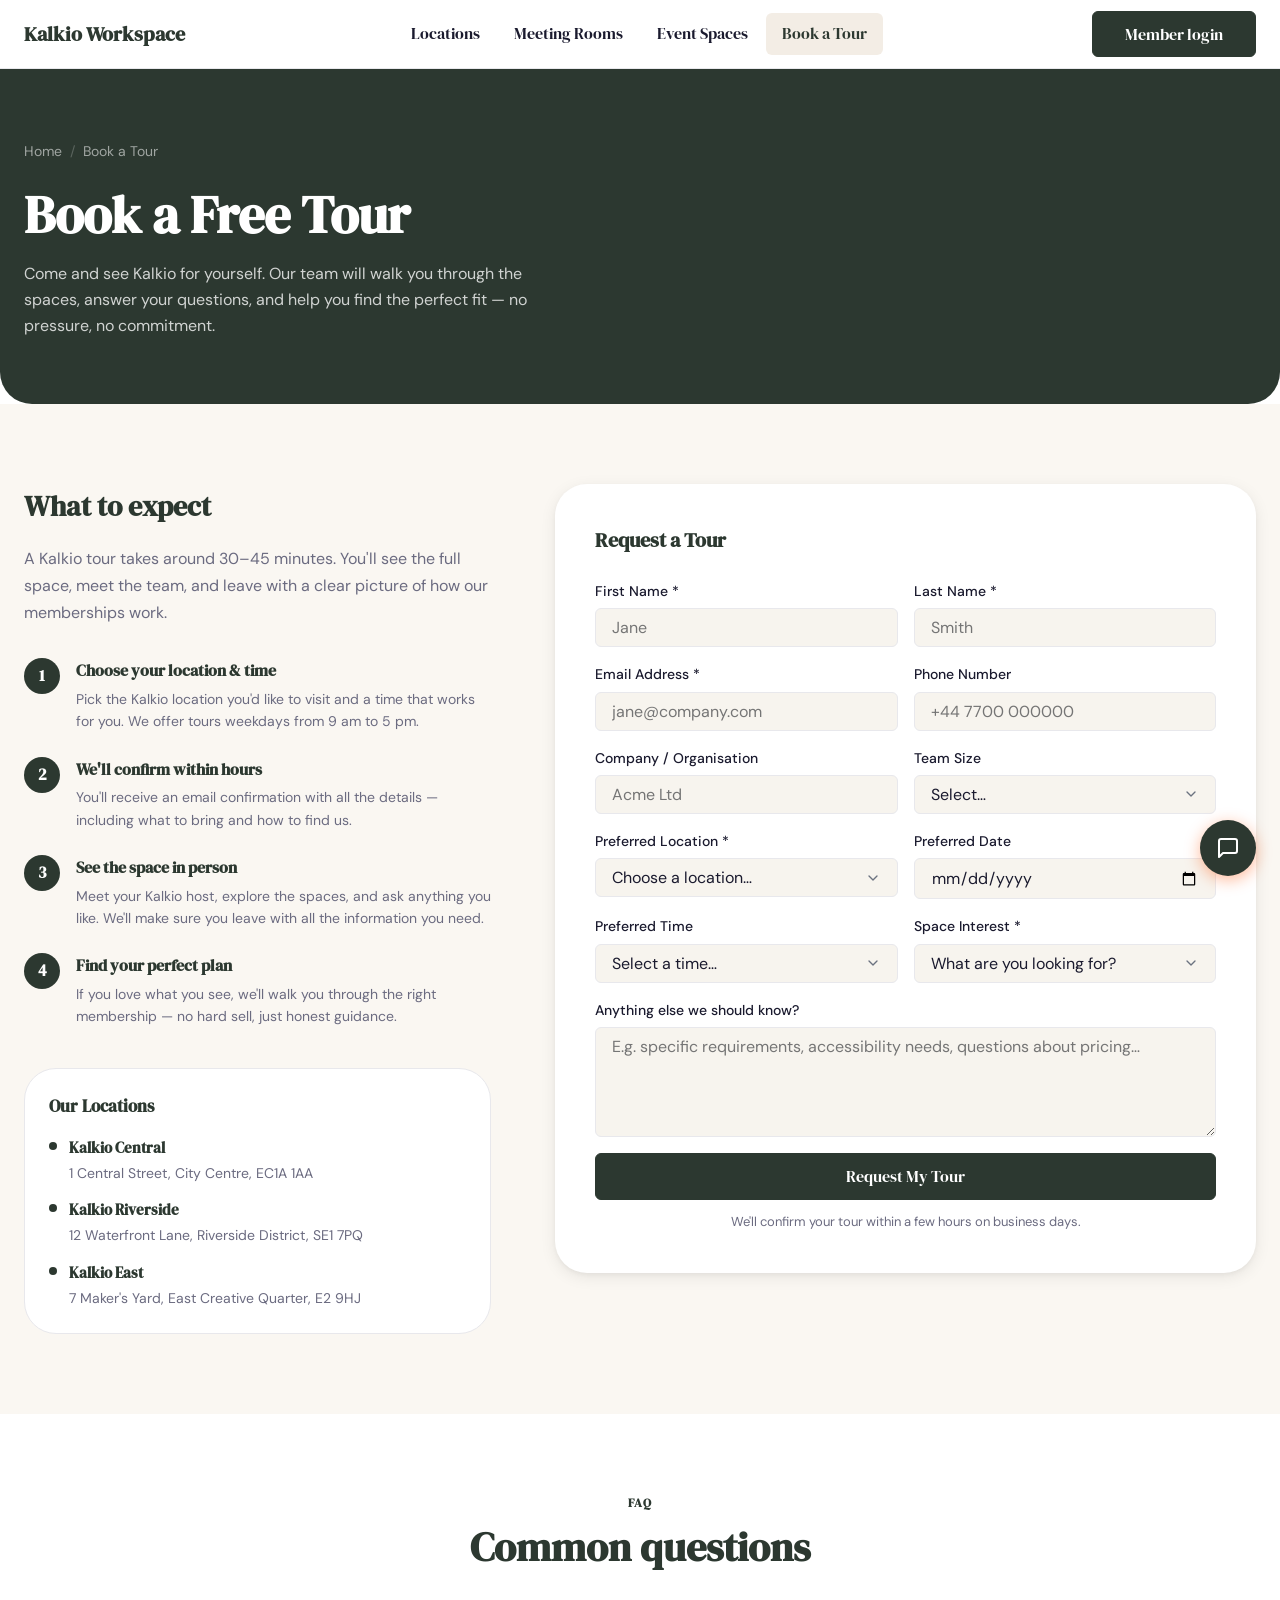
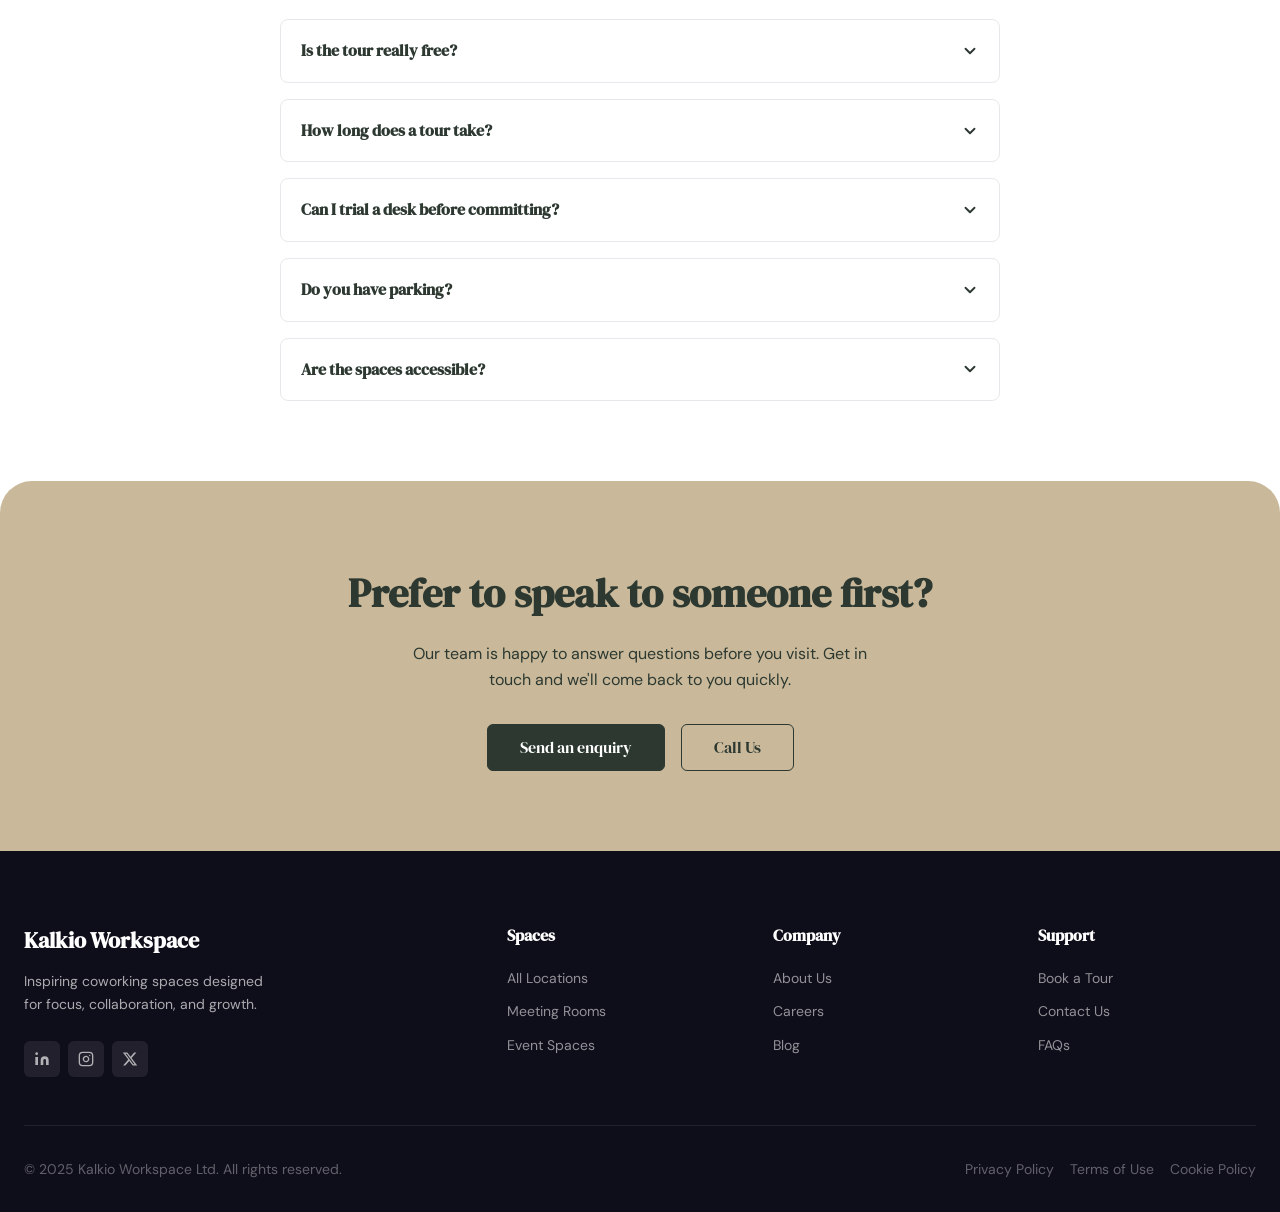
==== book-tour.html @ a25e76f8 "Initial code and updated branding" ====
<!DOCTYPE html>
<html lang="en">
<head>
  <meta charset="UTF-8" />
  <meta name="viewport" content="width=device-width, initial-scale=1.0" />
  <meta name="description" content="Book a free tour of Kalkio Workspace. See our coworking spaces in person and find the right plan for you." />
  <title>Book a Tour — Kalkio Workspace</title>

  <script src="https://mcp.figma.com/mcp/html-to-design/capture.js" async></script>

  <!-- Google Fonts -->
  <link rel="preconnect" href="https://fonts.googleapis.com" />
  <link rel="preconnect" href="https://fonts.gstatic.com" crossorigin />
  <link href="https://fonts.googleapis.com/css2?family=DM+Serif+Display:wght@400;500&family=DM+Sans:wght@400;500;600&display=swap" rel="stylesheet" />

  <!-- Shared Stylesheet -->
  <link rel="stylesheet" href="styles.css" />
</head>
<body>

  <!-- =============================================
       NAVIGATION
       ============================================= -->
  <header class="site-nav" role="banner">
    <div class="container nav-inner">
      <a href="index.html" class="nav-logo" aria-label="Kalkio Workspace — Home">Kalkio Workspace</a>

      <nav class="nav-links" aria-label="Primary navigation">
        <a href="locations.html">Locations</a>
        <a href="meeting-rooms.html">Meeting Rooms</a>
        <a href="event-spaces.html">Event Spaces</a>
        <a href="book-tour.html" class="active">Book a Tour</a>
      </nav>

      <div class="nav-actions">
        <a href="#" class="btn btn-primary">Member login</a>
      </div>

      <button class="nav-hamburger" aria-label="Open menu" aria-expanded="false" aria-controls="mobile-menu">
        <span></span><span></span><span></span>
      </button>
    </div>

    <nav class="nav-mobile" id="mobile-menu" aria-label="Mobile navigation">
      <a href="locations.html">Locations</a>
      <a href="meeting-rooms.html">Meeting Rooms</a>
      <a href="event-spaces.html">Event Spaces</a>
      <a href="book-tour.html">Book a Tour</a>
      <div class="nav-mobile-actions">
        <a href="#" class="btn btn-secondary">Member Login</a>
        <a href="book-tour.html" class="btn btn-primary">Book a Tour</a>
      </div>
    </nav>
  </header>

  <main>

    <!-- =============================================
         PAGE HERO
         ============================================= -->
    <section class="page-hero" aria-labelledby="page-hero-heading">
      <div class="container">
        <nav class="breadcrumb" aria-label="Breadcrumb">
          <a href="index.html">Home</a>
          <span class="breadcrumb-sep" aria-hidden="true">/</span>
          <span aria-current="page">Book a Tour</span>
        </nav>
        <h1 class="page-hero-title" id="page-hero-heading">Book a Free Tour</h1>
        <p class="page-hero-subtitle">Come and see Kalkio for yourself. Our team will walk you through the spaces, answer your questions, and help you find the perfect fit — no pressure, no commitment.</p>
      </div>
    </section>

    <!-- =============================================
         TOUR BOOKING SECTION
         ============================================= -->
    <section class="book-tour-section" aria-labelledby="tour-form-heading">
      <div class="container">
        <div class="book-tour-grid">

          <!-- Left: info & steps -->
          <div class="book-tour-info">
            <h2>What to expect</h2>
            <p>A Kalkio tour takes around 30–45 minutes. You'll see the full space, meet the team, and leave with a clear picture of how our memberships work.</p>

            <div class="tour-steps" role="list">

              <div class="tour-step" role="listitem">
                <div class="tour-step-number" aria-label="Step 1">1</div>
                <div class="tour-step-text">
                  <h4>Choose your location & time</h4>
                  <p>Pick the Kalkio location you'd like to visit and a time that works for you. We offer tours weekdays from 9 am to 5 pm.</p>
                </div>
              </div>

              <div class="tour-step" role="listitem">
                <div class="tour-step-number" aria-label="Step 2">2</div>
                <div class="tour-step-text">
                  <h4>We'll confirm within hours</h4>
                  <p>You'll receive an email confirmation with all the details — including what to bring and how to find us.</p>
                </div>
              </div>

              <div class="tour-step" role="listitem">
                <div class="tour-step-number" aria-label="Step 3">3</div>
                <div class="tour-step-text">
                  <h4>See the space in person</h4>
                  <p>Meet your Kalkio host, explore the spaces, and ask anything you like. We'll make sure you leave with all the information you need.</p>
                </div>
              </div>

              <div class="tour-step" role="listitem">
                <div class="tour-step-number" aria-label="Step 4">4</div>
                <div class="tour-step-text">
                  <h4>Find your perfect plan</h4>
                  <p>If you love what you see, we'll walk you through the right membership — no hard sell, just honest guidance.</p>
                </div>
              </div>

            </div>

            <!-- Location quick-links -->
            <div style="margin-top: 40px; padding: 24px; background-color: var(--color-white); border-radius: var(--radius-lg); border: 1px solid var(--color-border);">
              <h3 style="font-family: var(--font-display); font-size: 1.0625rem; font-weight: 600; color: var(--color-primary); margin-bottom: 16px;">Our Locations</h3>
              <div style="display: flex; flex-direction: column; gap: 14px;">

                <div style="display: flex; align-items: flex-start; gap: 12px;">
                  <div style="width: 8px; height: 8px; border-radius: 50%; background-color: var(--color-primary); flex-shrink: 0; margin-top: 6px;"></div>
                  <div>
                    <p style="font-family: var(--font-display); font-size: 0.9375rem; font-weight: 600; color: var(--color-primary); margin-bottom: 2px;">Kalkio Central</p>
                    <!-- TODO: Replace with real address -->
                    <p style="font-size: 0.875rem; color: var(--color-text-muted);">1 Central Street, City Centre, EC1A 1AA</p>
                  </div>
                </div>

                <div style="display: flex; align-items: flex-start; gap: 12px;">
                  <div style="width: 8px; height: 8px; border-radius: 50%; background-color: var(--color-primary); flex-shrink: 0; margin-top: 6px;"></div>
                  <div>
                    <p style="font-family: var(--font-display); font-size: 0.9375rem; font-weight: 600; color: var(--color-primary); margin-bottom: 2px;">Kalkio Riverside</p>
                    <!-- TODO: Replace with real address -->
                    <p style="font-size: 0.875rem; color: var(--color-text-muted);">12 Waterfront Lane, Riverside District, SE1 7PQ</p>
                  </div>
                </div>

                <div style="display: flex; align-items: flex-start; gap: 12px;">
                  <div style="width: 8px; height: 8px; border-radius: 50%; background-color: var(--color-primary); flex-shrink: 0; margin-top: 6px;"></div>
                  <div>
                    <p style="font-family: var(--font-display); font-size: 0.9375rem; font-weight: 600; color: var(--color-primary); margin-bottom: 2px;">Kalkio East</p>
                    <!-- TODO: Replace with real address -->
                    <p style="font-size: 0.875rem; color: var(--color-text-muted);">7 Maker's Yard, East Creative Quarter, E2 9HJ</p>
                  </div>
                </div>

              </div>
            </div>
          </div>

          <!-- Right: tour request form -->
          <div class="book-tour-form">
            <h3 id="tour-form-heading">Request a Tour</h3>
            <form id="tour-form" novalidate aria-label="Tour booking form">
              <div class="form-grid">

                <div class="form-group">
                  <label for="tour-first-name">First Name <span aria-hidden="true">*</span></label>
                  <input type="text" id="tour-first-name" name="first_name" required placeholder="Jane" autocomplete="given-name" />
                  <span class="form-error-msg" role="alert"></span>
                </div>

                <div class="form-group">
                  <label for="tour-last-name">Last Name <span aria-hidden="true">*</span></label>
                  <input type="text" id="tour-last-name" name="last_name" required placeholder="Smith" autocomplete="family-name" />
                  <span class="form-error-msg" role="alert"></span>
                </div>

                <div class="form-group">
                  <label for="tour-email">Email Address <span aria-hidden="true">*</span></label>
                  <input type="email" id="tour-email" name="email" required placeholder="jane@company.com" autocomplete="email" />
                  <span class="form-error-msg" role="alert"></span>
                </div>

                <div class="form-group">
                  <label for="tour-phone">Phone Number</label>
                  <input type="tel" id="tour-phone" name="phone" placeholder="+44 7700 000000" autocomplete="tel" />
                  <span class="form-error-msg" role="alert"></span>
                </div>

                <div class="form-group">
                  <label for="tour-company">Company / Organisation</label>
                  <input type="text" id="tour-company" name="company" placeholder="Acme Ltd" autocomplete="organization" />
                  <span class="form-error-msg" role="alert"></span>
                </div>

                <div class="form-group">
                  <label for="tour-team-size">Team Size</label>
                  <select id="tour-team-size" name="team_size">
                    <option value="" disabled selected>Select…</option>
                    <option value="1">Just me</option>
                    <option value="2-5">2–5 people</option>
                    <option value="6-10">6–10 people</option>
                    <option value="11-20">11–20 people</option>
                    <option value="21+">21+ people</option>
                  </select>
                  <span class="form-error-msg" role="alert"></span>
                </div>

                <div class="form-group">
                  <label for="tour-location">Preferred Location <span aria-hidden="true">*</span></label>
                  <select id="tour-location" name="location" required>
                    <option value="" disabled selected>Choose a location…</option>
                    <option value="central">Kalkio Central</option>
                    <option value="riverside">Kalkio Riverside</option>
                    <option value="east">Kalkio East</option>
                    <option value="any">Any / Open to all</option>
                  </select>
                  <span class="form-error-msg" role="alert"></span>
                </div>

                <div class="form-group">
                  <label for="tour-preferred-date">Preferred Date</label>
                  <input type="date" id="tour-preferred-date" name="preferred_date" min="" />
                  <span class="form-error-msg" role="alert"></span>
                </div>

                <div class="form-group">
                  <label for="tour-preferred-time">Preferred Time</label>
                  <select id="tour-preferred-time" name="preferred_time">
                    <option value="" disabled selected>Select a time…</option>
                    <option value="9am">9:00 am</option>
                    <option value="10am">10:00 am</option>
                    <option value="11am">11:00 am</option>
                    <option value="12pm">12:00 pm</option>
                    <option value="1pm">1:00 pm</option>
                    <option value="2pm">2:00 pm</option>
                    <option value="3pm">3:00 pm</option>
                    <option value="4pm">4:00 pm</option>
                  </select>
                  <span class="form-error-msg" role="alert"></span>
                </div>

                <div class="form-group">
                  <label for="tour-space-interest">Space Interest <span aria-hidden="true">*</span></label>
                  <select id="tour-space-interest" name="space_interest" required>
                    <option value="" disabled selected>What are you looking for?</option>
                    <option value="hot-desk">Hot Desk</option>
                    <option value="dedicated-desk">Dedicated Desk</option>
                    <option value="private-office">Private Office</option>
                    <option value="meeting-rooms">Meeting Rooms Only</option>
                    <option value="event-space">Event Space</option>
                    <option value="not-sure">Not sure yet</option>
                  </select>
                  <span class="form-error-msg" role="alert"></span>
                </div>

                <div class="form-group full-width">
                  <label for="tour-message">Anything else we should know?</label>
                  <textarea id="tour-message" name="message" placeholder="E.g. specific requirements, accessibility needs, questions about pricing…"></textarea>
                  <span class="form-error-msg" role="alert"></span>
                </div>

              </div>

              <button type="submit" class="btn btn-primary form-submit">Request My Tour</button>
              <p style="font-size: 0.8125rem; color: var(--color-text-muted); margin-top: 12px; text-align: center;">
                We'll confirm your tour within a few hours on business days.
              </p>
              <div id="tour-success" class="form-success" role="status" aria-live="polite"></div>
            </form>
          </div>

        </div>
      </div>
    </section>

    <!-- =============================================
         FAQs
         ============================================= -->
    <section style="padding: var(--space-xl) 0; background-color: var(--color-white);" aria-labelledby="faq-heading">
      <div class="container">
        <div class="section-header centered">
          <span class="section-label">FAQ</span>
          <h2 class="section-title" id="faq-heading">Common questions</h2>
        </div>

        <div style="max-width: 720px; margin: 0 auto; display: flex; flex-direction: column; gap: 16px;">

          <details style="border: 1px solid var(--color-border); border-radius: var(--radius-md); padding: 0; overflow: hidden;">
            <summary style="padding: 18px 20px; font-family: var(--font-display); font-size: 1rem; font-weight: 600; color: var(--color-primary); cursor: pointer; list-style: none; display: flex; justify-content: space-between; align-items: center;">
              Is the tour really free?
              <svg width="18" height="18" viewBox="0 0 24 24" fill="none" stroke="currentColor" stroke-width="2.5" stroke-linecap="round" stroke-linejoin="round" aria-hidden="true" style="flex-shrink:0;"><polyline points="6 9 12 15 18 9"/></svg>
            </summary>
            <p style="padding: 0 20px 18px; font-size: 0.9375rem; color: var(--color-text-muted); line-height: 1.7;">Yes, completely. There's no commitment, no sales pressure — just a genuine chance to see the spaces, meet the team, and ask any questions.</p>
          </details>

          <details style="border: 1px solid var(--color-border); border-radius: var(--radius-md); padding: 0; overflow: hidden;">
            <summary style="padding: 18px 20px; font-family: var(--font-display); font-size: 1rem; font-weight: 600; color: var(--color-primary); cursor: pointer; list-style: none; display: flex; justify-content: space-between; align-items: center;">
              How long does a tour take?
              <svg width="18" height="18" viewBox="0 0 24 24" fill="none" stroke="currentColor" stroke-width="2.5" stroke-linecap="round" stroke-linejoin="round" aria-hidden="true" style="flex-shrink:0;"><polyline points="6 9 12 15 18 9"/></svg>
            </summary>
            <p style="padding: 0 20px 18px; font-size: 0.9375rem; color: var(--color-text-muted); line-height: 1.7;">Most tours last between 30 and 45 minutes, depending on how many questions you have. If you'd like to go deeper on a particular space or pricing, we're happy to spend longer.</p>
          </details>

          <details style="border: 1px solid var(--color-border); border-radius: var(--radius-md); padding: 0; overflow: hidden;">
            <summary style="padding: 18px 20px; font-family: var(--font-display); font-size: 1rem; font-weight: 600; color: var(--color-primary); cursor: pointer; list-style: none; display: flex; justify-content: space-between; align-items: center;">
              Can I trial a desk before committing?
              <svg width="18" height="18" viewBox="0 0 24 24" fill="none" stroke="currentColor" stroke-width="2.5" stroke-linecap="round" stroke-linejoin="round" aria-hidden="true" style="flex-shrink:0;"><polyline points="6 9 12 15 18 9"/></svg>
            </summary>
            <p style="padding: 0 20px 18px; font-size: 0.9375rem; color: var(--color-text-muted); line-height: 1.7;">Yes — we offer a day pass option so you can experience the space before signing up for a membership. Ask your host about this during your tour.</p>
          </details>

          <details style="border: 1px solid var(--color-border); border-radius: var(--radius-md); padding: 0; overflow: hidden;">
            <summary style="padding: 18px 20px; font-family: var(--font-display); font-size: 1rem; font-weight: 600; color: var(--color-primary); cursor: pointer; list-style: none; display: flex; justify-content: space-between; align-items: center;">
              Do you have parking?
              <svg width="18" height="18" viewBox="0 0 24 24" fill="none" stroke="currentColor" stroke-width="2.5" stroke-linecap="round" stroke-linejoin="round" aria-hidden="true" style="flex-shrink:0;"><polyline points="6 9 12 15 18 9"/></svg>
            </summary>
            <p style="padding: 0 20px 18px; font-size: 0.9375rem; color: var(--color-text-muted); line-height: 1.7;">All Kalkio locations are well-connected by public transport. Paid parking is available nearby at each site, and Kalkio East has limited on-street parking. We also offer secure bike storage at all locations.</p>
          </details>

          <details style="border: 1px solid var(--color-border); border-radius: var(--radius-md); padding: 0; overflow: hidden;">
            <summary style="padding: 18px 20px; font-family: var(--font-display); font-size: 1rem; font-weight: 600; color: var(--color-primary); cursor: pointer; list-style: none; display: flex; justify-content: space-between; align-items: center;">
              Are the spaces accessible?
              <svg width="18" height="18" viewBox="0 0 24 24" fill="none" stroke="currentColor" stroke-width="2.5" stroke-linecap="round" stroke-linejoin="round" aria-hidden="true" style="flex-shrink:0;"><polyline points="6 9 12 15 18 9"/></svg>
            </summary>
            <p style="padding: 0 20px 18px; font-size: 0.9375rem; color: var(--color-text-muted); line-height: 1.7;">Yes. All Kalkio locations are step-free accessible, with lift access to all floors, accessible toilets, and adjustable desks available. Let us know of any specific requirements when you book and we'll make sure everything is ready.</p>
          </details>

        </div>
      </div>
    </section>

    <!-- =============================================
         CTA STRIP
         ============================================= -->
    <section class="cta-strip" aria-labelledby="book-cta-heading">
      <div class="container">
        <h2 id="book-cta-heading">Prefer to speak to someone first?</h2>
        <p>Our team is happy to answer questions before you visit. Get in touch and we'll come back to you quickly.</p>
        <div class="cta-strip-actions">
          <a href="index.html#enquire" class="btn btn-primary">Send an enquiry</a>
          <!-- TODO: Replace href with your actual phone number link -->
          <a href="tel:+44200000000" class="btn btn-outline-primary">Call Us</a>
        </div>
      </div>
    </section>

  </main>

  <!-- =============================================
       FOOTER
       ============================================= -->
  <footer class="site-footer" role="contentinfo">
    <div class="container">
      <div class="footer-grid">
        <div class="footer-brand">
          <a href="index.html" class="nav-logo" aria-label="Kalkio Workspace — Home">Kalkio Workspace</a>
          <p>Inspiring coworking spaces designed for focus, collaboration, and growth.</p>
          <div class="footer-social" aria-label="Social media links">
            <a href="#" class="social-icon" aria-label="LinkedIn">
              <svg width="16" height="16" viewBox="0 0 24 24" fill="currentColor" aria-hidden="true"><path d="M16 8a6 6 0 0 1 6 6v7h-4v-7a2 2 0 0 0-2-2 2 2 0 0 0-2 2v7h-4v-7a6 6 0 0 1 6-6zM2 9h4v12H2z"/><circle cx="4" cy="4" r="2"/></svg>
            </a>
            <a href="#" class="social-icon" aria-label="Instagram">
              <svg width="16" height="16" viewBox="0 0 24 24" fill="none" stroke="currentColor" stroke-width="2" stroke-linecap="round" stroke-linejoin="round" aria-hidden="true"><rect x="2" y="2" width="20" height="20" rx="5" ry="5"/><path d="M16 11.37A4 4 0 1 1 12.63 8 4 4 0 0 1 16 11.37z"/><line x1="17.5" y1="6.5" x2="17.51" y2="6.5"/></svg>
            </a>
            <a href="#" class="social-icon" aria-label="X (Twitter)">
              <svg width="16" height="16" viewBox="0 0 24 24" fill="currentColor" aria-hidden="true"><path d="M18.244 2.25h3.308l-7.227 8.26 8.502 11.24H16.17l-5.214-6.817L4.99 21.75H1.68l7.73-8.835L1.254 2.25H8.08l4.713 6.231zm-1.161 17.52h1.833L7.084 4.126H5.117z"/></svg>
            </a>
          </div>
        </div>
        <nav class="footer-col" aria-label="Spaces links">
          <h4>Spaces</h4>
          <ul>
            <li><a href="locations.html">All Locations</a></li>
            <li><a href="meeting-rooms.html">Meeting Rooms</a></li>
            <li><a href="event-spaces.html">Event Spaces</a></li>
          </ul>
        </nav>
        <nav class="footer-col" aria-label="Company links">
          <h4>Company</h4>
          <ul>
            <li><a href="#">About Us</a></li>
            <li><a href="#">Careers</a></li>
            <li><a href="#">Blog</a></li>
          </ul>
        </nav>
        <nav class="footer-col" aria-label="Support links">
          <h4>Support</h4>
          <ul>
            <li><a href="book-tour.html">Book a Tour</a></li>
            <li><a href="index.html#enquire">Contact Us</a></li>
            <li><a href="#">FAQs</a></li>
          </ul>
        </nav>
      </div>
      <div class="footer-bottom">
        <p>&copy; 2025 Kalkio Workspace Ltd. All rights reserved.</p>
        <div class="footer-bottom-links">
          <a href="#">Privacy Policy</a>
          <a href="#">Terms of Use</a>
          <a href="#">Cookie Policy</a>
        </div>
      </div>
    </div>
  </footer>

  <!-- Chatbot -->
  <button id="chat-launcher" aria-label="Open chat" aria-expanded="false" aria-controls="chat-widget">
    <svg width="24" height="24" viewBox="0 0 24 24" fill="none" stroke="currentColor" stroke-width="2" stroke-linecap="round" stroke-linejoin="round" aria-hidden="true"><path d="M21 15a2 2 0 0 1-2 2H7l-4 4V5a2 2 0 0 1 2-2h14a2 2 0 0 1 2 2z"/></svg>
  </button>
  <div id="chat-widget" role="dialog" aria-label="Kalkio Support Chat" aria-modal="true">
    <div class="chat-header">
      <div class="chat-header-info">
        <span class="chat-header-dot" aria-hidden="true"></span>
        <span>Kalkio Support</span>
      </div>
      <button id="chat-close" aria-label="Close chat">&#x2715;</button>
    </div>
    <div class="chat-body">
      <!-- TODO: Replace with your chatbot embed code -->
      <p class="chat-placeholder-msg">Chat embed will appear here.<br />Replace this placeholder with your platform's chatbot embed code.</p>
    </div>
  </div>

  <!-- Shared JavaScript -->
  <script src="main.js"></script>

  <!-- Set min date on date picker to today -->
  <script>
    const datePicker = document.getElementById('tour-preferred-date');
    if (datePicker) {
      const today = new Date().toISOString().split('T')[0];
      datePicker.setAttribute('min', today);
    }
  </script>
</body>
</html>
---- styles.css ----
/* =========================================
   KALKIO WORKSPACE — Shared Stylesheet
   ========================================= */

/* --- Google Fonts imported via <link> in each HTML <head> --- */

/* =========================================
   CSS CUSTOM PROPERTIES
   ========================================= */
:root {
  /* Brand Colours */
  --color-primary:     #2C3830;
  --color-primary-dark: #1F2925;
  --color-secondary:   #C9B99A;
  --color-secondary-lighter: #F3EDE5;
  --color-white:       #FFFFFF;
  --color-bg-warm:     #FAF7F2;
  --color-bg-light:    #F7F4EE;
  --color-text:        #1A1A2E;
  --color-text-muted:  #6B6B80;
  --color-border:      #E8E8EC;

  /* Typography */
  --font-display: 'DM Serif Display', serif;
  --font-body:    'DM Sans', sans-serif;

  /* Spacing Scale — 8px grid */
  --space-1:    8px;
  --space-2:   16px;
  --space-3:   24px;
  --space-4:   32px;
  --space-5:   40px;
  --space-6:   48px;
  --space-8:   64px;
  --space-10:  80px;
  /* Named aliases */
  --space-xs:  var(--space-1);
  --space-sm:  var(--space-2);
  --space-md:  var(--space-3);
  --space-lg:  var(--space-6);
  --space-xl:  var(--space-10);

  /* Layout */
  --max-width:        1400px;
  --container-padding: 24px;

  /* Border Radius */
  --radius-sm:   6px;
  --radius-md:   8px;
  --radius-lg:   32px;
  --radius-full: 9999px;

  /* Shadows */
  --shadow-sm: 0 1px 3px rgba(0,0,0,0.07), 0 1px 2px rgba(0,0,0,0.04);
  --shadow-md: 0 4px 16px rgba(0,0,0,0.08), 0 2px 4px rgba(0,0,0,0.04);
  --shadow-lg: 0 12px 36px rgba(0,0,0,0.12), 0 4px 8px rgba(0,0,0,0.06);

  /* Transitions */
  --transition: all 0.25s ease;
}

/* =========================================
   RESET & BASE
   ========================================= */
*, *::before, *::after {
  box-sizing: border-box;
  margin: 0;
  padding: 0;
}

html {
  scroll-behavior: smooth;
  font-size: 16px;
}

body {
  font-family: var(--font-body);
  color: var(--color-text);
  background-color: var(--color-white);
  line-height: 1.6;
  -webkit-font-smoothing: antialiased;
}

img {
  max-width: 100%;
  height: auto;
  display: block;
}

a { color: inherit; text-decoration: none; }
ul { list-style: none; }

/* =========================================
   CONTAINER
   ========================================= */
.container {
  max-width: var(--max-width);
  margin: 0 auto;
  padding: 0 var(--container-padding);
}

/* =========================================
   BUTTONS
   ========================================= */
.btn {
  display: inline-flex;
  align-items: center;
  justify-content: center;
  gap: 8px;
  font-family: var(--font-display);
  font-weight: 500;
  font-size: 1rem;
  border-radius: var(--radius-sm);
  padding: 12px 32px;
  cursor: pointer;
  border: 1px solid transparent;
  transition: var(--transition);
  text-decoration: none;
  white-space: nowrap;
  line-height: 1.3;
}

/* Primary — solid orange */
.btn-primary {
  background-color: var(--color-primary);
  color: var(--color-white);
  border-color: var(--color-primary);
}
.btn-primary:hover {
  background-color: var(--color-primary-dark);
  border-color: var(--color-primary-dark);
  transform: translateY(-1px);
  box-shadow: var(--shadow-md);
}

/* Secondary — outlined navy */
.btn-secondary {
  background-color: transparent;
  color: var(--color-secondary);
  border-color: var(--color-secondary);
}
.btn-secondary:hover {
  background-color: var(--color-secondary);
  color: var(--color-white);
  transform: translateY(-1px);
  box-shadow: var(--shadow-md);
}

/* Tertiary — text only */
.btn-tertiary {
  background-color: transparent;
  color: var(--color-secondary);
  border-color: transparent;
  padding: 12px 32px;
}
.btn-tertiary:hover {
  color: var(--color-primary);
  background-color: rgba(255, 81, 0, 0.06);
}

/* White variant (for dark backgrounds) */
.btn-white {
  background-color: var(--color-white);
  color: var(--color-primary);
  border-color: var(--color-white);
}
.btn-white:hover {
  background-color: transparent;
  color: var(--color-white);
  border-color: var(--color-white);
}

/* Outlined white */
.btn-outline-white {
  background-color: transparent;
  color: var(--color-white);
  border-color: rgba(255,255,255,0.7);
}
.btn-outline-white:hover {
  background-color: var(--color-white);
  color: var(--color-primary);
  border-color: var(--color-white);
}

/* Outlined primary */
.btn-outline-primary {
  background-color: transparent;
  color: var(--color-primary);
  border-color: var(--color-primary);
}
.btn-outline-primary:hover {
  background-color: var(--color-primary);
  color: var(--color-white);
  transform: translateY(-1px);
  box-shadow: var(--shadow-md);
}

/* Outlined orange */
.btn-outline-orange {
  background-color: transparent;
  color: var(--color-primary);
  border-color: var(--color-primary);
}
.btn-outline-orange:hover {
  background-color: var(--color-primary);
  color: var(--color-white);
  transform: translateY(-1px);
  box-shadow: var(--shadow-md);
}


/* =========================================
   SECTION HEADINGS
   ========================================= */
.section-label {
  font-family: var(--font-display);
  font-size: 0.75rem;
  font-weight: 600;
  letter-spacing: 0.1em;
  text-transform: uppercase;
  color: var(--color-primary);
  display: block;
  margin-bottom: 10px;
}

.section-title {
  font-family: var(--font-display);
  font-size: clamp(1.75rem, 4vw, 2.5rem);
  font-weight: 600;
  color: var(--color-primary);
  line-height: 1.2;
  margin-bottom: 16px;
}

.section-subtitle {
  font-family: var(--font-body);
  font-size: 1rem;
  color: var(--color-text-muted);
  max-width: 560px;
  line-height: 1.7;
}

.section-header { margin-bottom: 48px; }
.section-header.centered { text-align: center; }
.section-header.centered .section-subtitle { margin: 0 auto; }

/* =========================================
   NAVIGATION
   ========================================= */
.site-nav {
  position: sticky;
  top: 0;
  left: 0;
  right: 0;
  z-index: 1000;
  background-color: var(--color-white);
  box-shadow: 0 1px 0 var(--color-border);
  transition: var(--transition);
}

.site-nav.scrolled {
  background-color: rgba(255,255,255,0.9);
  backdrop-filter: blur(14px);
  -webkit-backdrop-filter: blur(14px);
  box-shadow: var(--shadow-sm);
}

.nav-inner {
  display: flex;
  align-items: center;
  justify-content: space-between;
  height: 68px;
}

.nav-logo {
  font-family: var(--font-display);
  font-size: 1.25rem;
  font-weight: 600;
  color: var(--color-primary);
  white-space: nowrap;
  flex-shrink: 0;
}
.nav-logo:hover { opacity: 0.85; }

.nav-links {
  display: flex;
  align-items: center;
  gap: 2px;
}
.nav-links a {
  font-family: var(--font-display);
  font-size: 1rem;
  font-weight: 500;
  color: var(--color-text);
  padding: 8px 16px;
  border-radius: var(--radius-sm);
  transition: var(--transition);
}
.nav-links a:hover,
.nav-links a.active {
  color: var(--color-primary);
  background-color: var(--color-secondary-lighter);
}

.nav-actions {
  display: flex;
  align-items: center;
  gap: 8px;
}

/* Hamburger */
.nav-hamburger {
  display: none;
  flex-direction: column;
  justify-content: center;
  gap: 5px;
  width: 40px;
  height: 40px;
  background: none;
  border: none;
  cursor: pointer;
  padding: 6px;
  border-radius: var(--radius-sm);
  transition: var(--transition);
}
.nav-hamburger:hover { background-color: var(--color-bg-light); }
.nav-hamburger span {
  display: block;
  width: 22px;
  height: 2px;
  background-color: var(--color-text);
  transition: var(--transition);
  border-radius: 2px;
}
.nav-hamburger.open span:nth-child(1) { transform: translateY(7px) rotate(45deg); }
.nav-hamburger.open span:nth-child(2) { opacity: 0; transform: scaleX(0); }
.nav-hamburger.open span:nth-child(3) { transform: translateY(-7px) rotate(-45deg); }

/* Mobile slide-down menu */
.nav-mobile {
  display: none;
  flex-direction: column;
  padding: 16px 24px;
  background-color: var(--color-white);
  border-top: 1px solid var(--color-border);
  box-shadow: var(--shadow-md);
}
.nav-mobile.open { display: flex; }
.nav-mobile a {
  font-family: var(--font-body);
  font-size: 1rem;
  font-weight: 500;
  color: var(--color-text);
  padding: 16px 0;
  border-bottom: 1px solid var(--color-border);
  transition: var(--transition);
}
.nav-mobile a:last-of-type { border-bottom: none; }
.nav-mobile a:hover { color: var(--color-primary); }
.nav-mobile-actions {
  display: flex;
  flex-direction: column;
  gap: 8px;
  margin-top: 16px;
}
.nav-mobile-actions .btn { width: 100%; justify-content: center; }

/* =========================================
   HERO — HOMEPAGE
   ========================================= */
.hero {
  background-color: var(--color-bg-warm);
  border-radius: 0 0 32px 32px;
  overflow: hidden;
}

.hero-inner {
  display: grid;
  grid-template-columns: 1fr 1fr;
  align-items: stretch;
  min-height: 580px;
}

.hero-content {
  display: flex;
  flex-direction: column;
  gap: 48px;
  justify-content: center;
  padding: 80px 48px 80px max(var(--container-padding), calc((100vw - var(--max-width)) / 2));
}

.hero-text {
  display: flex;
  flex-direction: column;
  gap: 24px;
}

.hero-title {
  font-family: var(--font-display);
  font-size: clamp(2.5rem, 5vw, 4rem);
  font-weight: 600;
  line-height: 1.2;
  letter-spacing: -0.011em;
  color: var(--color-primary);
}

.hero-subtitle {
  font-family: var(--font-body);
  font-size: 1rem;
  font-weight: 400;
  color: rgba(33, 37, 41, 0.75);
  line-height: 1.5;
}

.hero-actions {
  display: flex;
  gap: 16px;
  flex-wrap: wrap;
}

.hero-image {
  position: relative;
  padding: 80px 0;
}

.hero-image img {
  width: 100%;
  height: 100%;
  object-fit: cover;
  display: block;
  border-radius: 24px 0 0 24px;
}

/* =========================================
   WHY KALKIO
   ========================================= */
.why-kalkio {
  padding: var(--space-xl) 0;
  background-color: var(--color-white);
}

.features-grid {
  display: grid;
  grid-template-columns: repeat(3, 1fr);
  gap: 24px;
}

.feature-card {
  background-color: var(--color-white);
  border-radius: var(--radius-lg);
  padding: 32px;
  transition: var(--transition);
  border: 1px solid rgba(255,81,0,0.08);
}
.feature-card:hover {
  transform: translateY(-4px);
  box-shadow: var(--shadow-lg);
}

.feature-icon {
  width: 52px;
  height: 52px;
  background-color: rgba(255,81,0,0.1);
  border-radius: var(--radius-md);
  display: flex;
  align-items: center;
  justify-content: center;
  margin-bottom: 20px;
  color: var(--color-primary);
}

.feature-card h3 {
  font-family: var(--font-display);
  font-size: 1.125rem;
  font-weight: 600;
  color: var(--color-primary);
  margin-bottom: 10px;
}
.feature-card p {
  font-size: 1rem;
  color: var(--color-text-muted);
  line-height: 1.65;
}

/* =========================================
   LOCATIONS — HOMEPAGE SCROLL ROW
   ========================================= */
.locations-section {
  padding: var(--space-xl) 0;
  background-color: var(--color-bg-warm);
}

.locations-scroll-wrapper {
  padding-bottom: 12px;
}

.locations-row {
  display: grid;
  grid-template-columns: repeat(3, 1fr);
  gap: 24px;
  padding: 4px 0 8px;
}

.location-card {
  width: 100%;
  border-radius: var(--radius-lg);
  overflow: hidden;
  background-color: var(--color-white);
  box-shadow: var(--shadow-sm);
  border: 1px solid var(--color-border);
  transition: var(--transition);
  text-decoration: none;
  color: inherit;
  cursor: pointer;
}
.location-card:hover { transform: translateY(-4px); box-shadow: var(--shadow-lg); }

.location-card-image {
  height: 200px;
  position: relative;
  overflow: hidden;
}
/* TODO: Replace these gradients with real location photos */
.location-card-image.central  { background: linear-gradient(135deg, #2C3830 0%, #5A6B5F 50%, #C9B99A 100%); }
.location-card-image.riverside { background: linear-gradient(135deg, #C9B99A 0%, #D4C9B9 50%, #2C3830 100%); }
.location-card-image.east      { background: linear-gradient(135deg, #5A6B5F 0%, #2C3830 40%, #1A1E1B 100%); }

/* Real photo fills the card image area */
.location-card-image img {
  width: 100%;
  height: 100%;
  object-fit: cover;
  display: block;
}

.location-card-image::after {
  content: '';
  position: absolute;
  inset: 0;
  background: linear-gradient(to top, rgba(0,0,0,0.35) 0%, transparent 55%);
}
.location-card-image-label {
  position: absolute;
  bottom: 12px;
  left: 16px;
  z-index: 1;
  font-family: var(--font-display);
  font-size: 0.75rem;
  font-weight: 600;
  color: var(--color-white);
  background-color: rgba(255,81,0,0.9);
  padding: 4px 12px;
  border-radius: var(--radius-full);
}

.location-card-body { padding: 24px; }
.location-card-body h3 {
  font-family: var(--font-display);
  font-size: 1.125rem;
  font-weight: 600;
  color: var(--color-primary);
  margin-bottom: 3px;
}
.location-card-city {
  font-size: 0.875rem;
  color: var(--color-text-muted);
  margin-bottom: 16px;
  display: flex;
  align-items: center;
  gap: 5px;
}
.location-amenities {
  display: flex;
  flex-direction: column;
  gap: 6px;
  margin-bottom: 20px;
}
.location-amenities li {
  font-size: 0.875rem;
  color: var(--color-text-muted);
  display: flex;
  align-items: center;
  gap: 8px;
}
.location-amenities li::before {
  content: '';
  display: inline-block;
  width: 6px;
  height: 6px;
  border-radius: 50%;
  background-color: var(--color-primary);
  flex-shrink: 0;
}

/* =========================================
   MEMBERSHIPS
   ========================================= */
.memberships-section {
  padding: var(--space-xl) 0;
  background-color: var(--color-white);
}

.memberships-grid {
  display: grid;
  grid-template-columns: repeat(3, 1fr);
  gap: 24px;
  margin-bottom: 40px;
}

.membership-card {
  background-color: var(--color-white);
  border-radius: var(--radius-lg);
  padding: 32px;
  border: 2px solid var(--color-border);
  transition: var(--transition);
  position: relative;
  display: flex;
  flex-direction: column;
}
.membership-card:hover { transform: translateY(-4px); box-shadow: var(--shadow-lg); }
.membership-card.featured {
  border-color: var(--color-primary);
  box-shadow: 0 0 0 1px var(--color-primary), var(--shadow-md);
}

.membership-badge {
  position: absolute;
  top: -14px;
  left: 50%;
  transform: translateX(-50%);
  background-color: var(--color-primary);
  color: var(--color-white);
  font-family: var(--font-display);
  font-size: 0.75rem;
  font-weight: 600;
  padding: 4px 16px;
  border-radius: var(--radius-full);
  white-space: nowrap;
}

.membership-tier {
  font-family: var(--font-display);
  font-size: 1.25rem;
  font-weight: 600;
  color: var(--color-primary);
  margin-bottom: 8px;
}
.membership-price {
  font-family: var(--font-display);
  font-size: 2rem;
  font-weight: 600;
  color: var(--color-primary);
  margin-bottom: 20px;
  line-height: 1;
}
.membership-price span {
  font-family: var(--font-body);
  font-size: 1rem;
  font-weight: 400;
  color: var(--color-text-muted);
}

.membership-features {
  display: flex;
  flex-direction: column;
  gap: 8px;
  margin-bottom: 32px;
  flex: 1;
}
.membership-features li {
  font-size: 0.875rem;
  color: var(--color-text-muted);
  display: flex;
  align-items: flex-start;
  gap: 8px;
}
.check-icon { color: var(--color-primary); flex-shrink: 0; margin-top: 1px; }

/* Meeting rooms teaser strip */
.meeting-rooms-teaser {
  background: linear-gradient(135deg, var(--color-secondary) 0%, var(--color-primary) 100%);
  border-radius: var(--radius-lg);
  padding: 40px;
  display: flex;
  align-items: center;
  justify-content: space-between;
  gap: 24px;
  flex-wrap: wrap;
}
.meeting-rooms-teaser h3 {
  font-family: var(--font-display);
  font-size: 1.375rem;
  font-weight: 600;
  color: var(--color-white);
  margin-bottom: 6px;
}
.meeting-rooms-teaser p {
  font-size: 1rem;
  color: rgba(255,255,255,0.72);
}

/* =========================================
   SOCIAL PROOF
   ========================================= */
.social-proof {
  padding: var(--space-xl) 0;
  background-color: var(--color-bg-warm);
}

.logos-row {
  display: flex;
  align-items: center;
  justify-content: center;
  gap: 16px;
  flex-wrap: wrap;
  margin-bottom: 64px;
}
/* TODO: Replace these placeholder boxes with real partner/client logo images */
.logo-placeholder {
  width: 120px;
  height: 44px;
  background-color: #E8E8EC;
  border-radius: var(--radius-sm);
  display: flex;
  align-items: center;
  justify-content: center;
  font-size: 0.75rem;
  font-weight: 500;
  color: var(--color-text-muted);
}

.testimonials-grid {
  display: grid;
  grid-template-columns: repeat(3, 1fr);
  gap: 24px;
}

.testimonial-card {
  background-color: var(--color-white);
  border-radius: var(--radius-lg);
  padding: 32px;
  border: 1px solid rgba(255,81,0,0.08);
  transition: var(--transition);
}
.testimonial-card:hover { transform: translateY(-4px); box-shadow: var(--shadow-md); }

.testimonial-quote {
  font-size: 1rem;
  color: var(--color-text);
  line-height: 1.7;
  margin-bottom: 20px;
  font-style: normal;
}

.testimonial-author { display: flex; align-items: center; gap: 16px; }
.testimonial-avatar {
  width: 42px;
  height: 42px;
  border-radius: 50%;
  background: linear-gradient(135deg, var(--color-primary), var(--color-secondary));
  flex-shrink: 0;
}
.testimonial-name {
  font-family: var(--font-display);
  font-size: 1rem;
  font-weight: 600;
  color: var(--color-primary);
}
.testimonial-role { font-size: 0.75rem; color: var(--color-text-muted); }

/* =========================================
   EVENT SPACES TEASER (Homepage)
   ========================================= */
.event-teaser { padding: var(--space-xl) 0; background-color: var(--color-white); }

.event-teaser-inner {
  display: grid;
  grid-template-columns: 1fr 1fr;
  gap: 64px;
  align-items: center;
}

.event-teaser-image {
  height: 480px;
  border-radius: var(--radius-lg);
  background: linear-gradient(135deg, #C9B99A 0%, #B8A88A 40%, #2C3830 100%);
  position: relative;
  overflow: hidden;
}
.event-teaser-image img {
  width: 100%;
  height: 100%;
  object-fit: cover;
  display: block;
}
.event-teaser-image::after {
  content: '';
  position: absolute;
  inset: 0;
  background: linear-gradient(45deg, rgba(15,13,118,0.2) 0%, transparent 60%);
}

.event-teaser-content .section-subtitle { margin-bottom: 32px; }
.event-teaser-stats {
  display: grid;
  grid-template-columns: repeat(3, 1fr);
  gap: 16px;
  margin-bottom: 36px;
}
.event-stat {
  text-align: center;
  padding: 16px;
  background-color: var(--color-white);
  border-radius: var(--radius-md);
  border: 1px solid var(--color-border);
}
.event-stat-number {
  font-family: var(--font-display);
  font-size: 1.75rem;
  font-weight: 600;
  color: var(--color-primary);
  display: block;
}
.event-stat-label { font-size: 0.75rem; color: var(--color-text-muted); }

/* =========================================
   ENQUIRY / CONTACT FORM
   ========================================= */
.contact-section {
  padding: var(--space-xl) 0;
  background-color: var(--color-secondary);
  border-radius: 32px 32px 0 0;
}
.contact-section .section-title { color: var(--color-white); }
.contact-section .section-subtitle { color: rgba(255,255,255,0.7); }
.contact-section .section-label { color: var(--color-white); }

.contact-grid {
  display: grid;
  grid-template-columns: 1fr 1.4fr;
  gap: 64px;
  align-items: start;
}

.contact-info-items {
  display: flex;
  flex-direction: column;
  gap: 24px;
  margin-top: 32px;
}
.contact-info-item { display: flex; align-items: flex-start; gap: 16px; }
.contact-info-icon {
  width: 42px;
  height: 42px;
  background-color: rgba(255, 255, 255, 0.15);
  border-radius: var(--radius-sm);
  display: flex;
  align-items: center;
  justify-content: center;
  color: var(--color-white);
  flex-shrink: 0;
}
.contact-info-text h4 {
  font-family: var(--font-display);
  font-size: 1rem;
  font-weight: 600;
  color: var(--color-white);
  margin-bottom: 2px;
}
.contact-info-text p { font-size: 0.875rem; color: rgba(255,255,255,0.6); }

/* Form Card */
.enquiry-form {
  background-color: var(--color-white);
  border-radius: var(--radius-lg);
  padding: 40px;
}

.form-grid {
  display: grid;
  grid-template-columns: 1fr 1fr;
  gap: 16px;
}
.form-group { display: flex; flex-direction: column; gap: 6px; }
.form-group.full-width { grid-column: 1 / -1; }

.form-group label {
  font-family: var(--font-body);
  font-size: 0.875rem;
  font-weight: 500;
  color: var(--color-text);
}
.form-group input,
.form-group select,
.form-group textarea {
  font-family: var(--font-body);
  font-size: 1rem;
  color: var(--color-text);
  background-color: var(--color-bg-light);
  border: 1.5px solid var(--color-border);
  border-radius: var(--radius-sm);
  padding: 8px 16px;
  transition: var(--transition);
  outline: none;
  width: 100%;
}
.form-group input:focus,
.form-group select:focus,
.form-group textarea:focus {
  border-color: var(--color-primary);
  background-color: var(--color-white);
  box-shadow: 0 0 0 3px rgba(44, 56, 48, 0.1);
}
.form-group select {
  appearance: none;
  -webkit-appearance: none;
  background-image: url("data:image/svg+xml,%3Csvg xmlns='http://www.w3.org/2000/svg' width='16' height='16' viewBox='0 0 24 24' fill='none' stroke='%236B7280' stroke-width='2' stroke-linecap='round' stroke-linejoin='round'%3E%3Cpolyline points='6 9 12 15 18 9'/%3E%3C/svg%3E");
  background-repeat: no-repeat;
  background-position: right 16px center;
  padding-right: 40px;
  cursor: pointer;
}
.form-group input.error,
.form-group select.error,
.form-group textarea.error { border-color: #e53e3e; }

.form-error-msg { font-size: 0.75rem; color: #e53e3e; display: none; }
.form-error-msg.visible { display: block; }

.form-group textarea { resize: vertical; min-height: 110px; }

.form-submit { margin-top: 16px; width: 100%; }

.form-success {
  display: none;
  text-align: center;
  padding: 16px;
  background-color: rgba(255,81,0,0.07);
  border-radius: var(--radius-md);
  color: var(--color-secondary);
  font-weight: 500;
  font-size: 1rem;
  margin-top: 16px;
  border: 1px solid rgba(255,81,0,0.15);
}
.form-success.visible { display: block; }

/* =========================================
   FOOTER
   ========================================= */
.site-footer {
  background-color: #0e0d1a;
  color: rgba(255,255,255,0.65);
  padding: 72px 0 32px;
}

.footer-grid {
  display: grid;
  grid-template-columns: 2fr 1fr 1fr 1fr;
  gap: 48px;
  margin-bottom: 48px;
}

.footer-brand .nav-logo { display: inline-block; margin-bottom: 12px; font-size: 1.375rem; color: var(--color-white); }
.footer-brand p {
  font-size: 0.875rem;
  line-height: 1.65;
  max-width: 240px;
  margin-bottom: 24px;
}
.footer-social { display: flex; gap: 8px; }
.social-icon {
  width: 36px;
  height: 36px;
  background-color: rgba(255,255,255,0.08);
  border-radius: var(--radius-sm);
  display: flex;
  align-items: center;
  justify-content: center;
  color: rgba(255,255,255,0.65);
  transition: var(--transition);
}
.social-icon:hover { background-color: var(--color-primary); color: var(--color-white); }

.footer-col h4 {
  font-family: var(--font-display);
  font-size: 1rem;
  font-weight: 600;
  color: var(--color-white);
  margin-bottom: 16px;
}
.footer-col ul { display: flex; flex-direction: column; gap: 8px; }
.footer-col ul li a { font-size: 0.875rem; color: rgba(255,255,255,0.55); transition: var(--transition); }
.footer-col ul li a:hover { color: var(--color-primary); }

.footer-bottom {
  border-top: 1px solid rgba(255,255,255,0.08);
  padding-top: 32px;
  display: flex;
  align-items: center;
  justify-content: space-between;
  flex-wrap: wrap;
  gap: 16px;
}
.footer-bottom p { font-size: 0.875rem; color: rgba(255,255,255,0.35); }
.footer-bottom-links { display: flex; gap: 16px; }
.footer-bottom-links a {
  font-size: 0.875rem;
  color: rgba(255,255,255,0.35);
  transition: var(--transition);
}
.footer-bottom-links a:hover { color: var(--color-primary); }

/* =========================================
   CHATBOT FLOATING WIDGET
   ========================================= */
#chat-launcher {
  position: fixed;
  bottom: 24px;
  right: 24px;
  width: 56px;
  height: 56px;
  background-color: var(--color-primary);
  border-radius: 50%;
  display: flex;
  align-items: center;
  justify-content: center;
  cursor: pointer;
  box-shadow: 0 4px 16px rgba(255,81,0,0.4);
  z-index: 9999;
  transition: var(--transition);
  border: none;
  color: var(--color-white);
}
#chat-launcher:hover {
  transform: scale(1.08);
  box-shadow: 0 6px 24px rgba(255,81,0,0.5);
}

#chat-widget {
  position: fixed;
  bottom: 92px;
  right: 24px;
  width: 360px;
  height: 500px;
  background-color: var(--color-white);
  border-radius: var(--radius-lg);
  box-shadow: var(--shadow-lg), 0 0 0 1px rgba(0,0,0,0.06);
  z-index: 9998;
  display: flex;
  flex-direction: column;
  overflow: hidden;
  transform: translateY(20px);
  opacity: 0;
  pointer-events: none;
  transition: transform 0.3s cubic-bezier(0.34,1.56,0.64,1), opacity 0.25s ease;
}
#chat-widget.chat-open {
  transform: translateY(0);
  opacity: 1;
  pointer-events: all;
}

.chat-header {
  background-color: var(--color-secondary);
  color: var(--color-white);
  padding: 16px;
  display: flex;
  align-items: center;
  justify-content: space-between;
  flex-shrink: 0;
}
.chat-header-info { display: flex; align-items: center; gap: 8px; }
.chat-header-dot {
  width: 8px;
  height: 8px;
  background-color: #4ade80;
  border-radius: 50%;
}
.chat-header span {
  font-family: var(--font-display);
  font-size: 1rem;
  font-weight: 600;
}
#chat-close {
  background: none;
  border: none;
  color: rgba(255,255,255,0.7);
  cursor: pointer;
  font-size: 1.125rem;
  padding: 4px;
  display: flex;
  align-items: center;
  justify-content: center;
  transition: var(--transition);
  border-radius: var(--radius-sm);
  line-height: 1;
}
#chat-close:hover { color: var(--color-white); background-color: rgba(255,255,255,0.12); }

.chat-body {
  flex: 1;
  padding: 24px;
  overflow-y: auto;
  display: flex;
  flex-direction: column;
  gap: 16px;
}
.chat-placeholder-msg {
  font-size: 0.875rem;
  color: var(--color-text-muted);
  line-height: 1.6;
  text-align: center;
  padding: 24px 16px;
}

/* =========================================
   PAGE HERO — inner pages
   ========================================= */
.page-hero {
  background-color: var(--color-primary);
  padding: 72px 0 64px;
  color: var(--color-white);
  border-radius: 0 0 32px 32px;
}

.breadcrumb {
  display: flex;
  align-items: center;
  gap: 8px;
  font-size: 0.875rem;
  color: rgba(255,255,255,0.55);
  margin-bottom: 24px;
}
.breadcrumb a { color: rgba(255,255,255,0.55); transition: var(--transition); }
.breadcrumb a:hover { color: var(--color-primary); }
.breadcrumb-sep { opacity: 0.4; }

.page-hero-title {
  font-family: var(--font-display);
  font-size: clamp(2rem, 5vw, 3.25rem);
  font-weight: 600;
  color: var(--color-white);
  margin-bottom: 16px;
  line-height: 1.12;
}
.page-hero-subtitle {
  font-size: 1rem;
  color: rgba(255,255,255,0.78);
  max-width: 520px;
  line-height: 1.65;
}

/* =========================================
   AMENITIES — meeting rooms / event spaces
   ========================================= */
.amenities-section {
  padding: var(--space-xl) 0;
  background-color: var(--color-bg-warm);
}
.amenities-grid {
  display: grid;
  grid-template-columns: repeat(3, 1fr);
  gap: 16px;
}
.amenity-item {
  display: flex;
  align-items: flex-start;
  gap: 16px;
  padding: 24px;
  background-color: var(--color-white);
  border-radius: var(--radius-md);
  border: 1px solid var(--color-border);
  transition: var(--transition);
}
.amenity-item:hover { transform: translateY(-2px); box-shadow: var(--shadow-md); }
.amenity-icon {
  width: 44px;
  height: 44px;
  background-color: rgba(255,81,0,0.1);
  border-radius: var(--radius-sm);
  display: flex;
  align-items: center;
  justify-content: center;
  color: var(--color-primary);
  flex-shrink: 0;
}
.amenity-text h4 {
  font-family: var(--font-display);
  font-size: 1rem;
  font-weight: 600;
  color: var(--color-secondary);
  margin-bottom: 4px;
}
.amenity-text p { font-size: 0.875rem; color: var(--color-text-muted); }

/* =========================================
   NEXUDUS BOOKING WIDGET SECTION
   ========================================= */
.widget-section {
  padding: var(--space-xl) 0;
  background-color: var(--color-white);
}
.widget-section h2 {
  font-family: var(--font-display);
  font-size: clamp(1.5rem, 3vw, 2rem);
  font-weight: 600;
  color: var(--color-secondary);
  margin-bottom: 8px;
}
.widget-section .widget-intro {
  font-size: 1rem;
  color: var(--color-text-muted);
  margin-bottom: 36px;
}

/* The Nexudus iframe container */
#nexudus-widget-iframe,
.nexudus-widget-iframe {
  height: auto;
  border: 1px solid var(--color-border);
  border-radius: var(--radius-lg);
  overflow: hidden;
  background-color: transparent;
  display: block;
  color-scheme: only light;
}
#nexudus-widget-iframe iframe,
.nexudus-widget-iframe iframe {
  color-scheme: only light;
}

/* =========================================
   EVENT SPACES GRID — event-spaces.html
   ========================================= */
.event-spaces-section { padding: var(--space-xl) 0; background-color: var(--color-white); }

.event-spaces-grid {
  display: grid;
  grid-template-columns: repeat(3, 1fr);
  gap: 24px;
}

.event-space-card {
  border-radius: var(--radius-lg);
  overflow: hidden;
  background-color: var(--color-white);
  border: 1px solid var(--color-border);
  transition: var(--transition);
}
.event-space-card:hover { transform: translateY(-4px); box-shadow: var(--shadow-lg); }

.event-space-image {
  height: 220px;
  position: relative;
  display: flex;
  align-items: flex-end;
  padding: 16px;
}
/* TODO: Replace these gradients with real space photos */
.event-space-image.workshop { background: linear-gradient(135deg, #5A6B5F, #2C3830); }
.event-space-image.boardroom { background: linear-gradient(135deg, #C9B99A, #B8A88A); }
.event-space-image.venue    { background: linear-gradient(135deg, #3D4A42 0%, #C9B99A 40%, #2C3830 100%); }

.event-space-image-tag {
  font-family: var(--font-display);
  font-size: 0.75rem;
  font-weight: 600;
  color: var(--color-white);
  background-color: rgba(0,0,0,0.35);
  padding: 4px 10px;
  border-radius: var(--radius-sm);
}

.event-space-body { padding: 24px; }
.event-space-body h3 {
  font-family: var(--font-display);
  font-size: 1.125rem;
  font-weight: 600;
  color: var(--color-secondary);
  margin-bottom: 8px;
}
.event-space-meta { display: flex; gap: 16px; margin-bottom: 12px; flex-wrap: wrap; }
.event-space-meta span {
  font-size: 0.875rem;
  color: var(--color-text-muted);
  display: flex;
  align-items: center;
  gap: 5px;
}
.event-space-desc {
  font-size: 0.875rem;
  color: var(--color-text-muted);
  line-height: 1.6;
  margin-bottom: 16px;
}
.event-space-price {
  font-family: var(--font-display);
  font-size: 1.25rem;
  font-weight: 600;
  color: var(--color-primary);
  margin-bottom: 16px;
}
.event-space-price span { font-size: 0.875rem; color: var(--color-text-muted); font-family: var(--font-body); font-weight: 400; }

/* =========================================
   LOCATIONS FULL PAGE
   ========================================= */
.locations-full-section { padding: var(--space-xl) 0; background-color: var(--color-white); }
.locations-full-grid { display: flex; flex-direction: column; gap: 48px; }

.location-full-card {
  display: grid;
  grid-template-columns: 400px 1fr;
  border-radius: var(--radius-lg);
  border: 1px solid var(--color-border);
  overflow: hidden;
  transition: var(--transition);
  background-color: var(--color-white);
}
.location-full-card:hover { box-shadow: var(--shadow-lg); }
.location-full-card.reversed { direction: rtl; }
.location-full-card.reversed > * { direction: ltr; }

.location-full-image { min-height: 320px; }
/* Real photo fills the full location card image area */
.location-full-image img {
  width: 100%;
  height: 100%;
  object-fit: cover;
  display: block;
}

.location-full-body {
  padding: 40px;
  display: flex;
  flex-direction: column;
  justify-content: center;
}
.location-full-body h2 {
  font-family: var(--font-display);
  font-size: 1.75rem;
  font-weight: 600;
  color: var(--color-primary);
  margin-bottom: 6px;
}
.location-address {
  font-size: 1rem;
  color: var(--color-text-muted);
  display: flex;
  align-items: center;
  gap: 6px;
  margin-bottom: 16px;
}
.location-full-body > p {
  font-size: 1rem;
  color: var(--color-text-muted);
  line-height: 1.7;
  margin-bottom: 20px;
}
.location-tags {
  display: flex;
  flex-wrap: wrap;
  gap: 8px;
  margin-bottom: 20px;
}
.location-tag {
  font-size: 0.75rem;
  font-weight: 500;
  color: var(--color-primary);
  background-color: rgba(44,56,48,0.06);
  padding: 4px 12px;
  border-radius: var(--radius-full);
}
.location-hours {
  font-size: 0.875rem;
  color: var(--color-text-muted);
  display: flex;
  align-items: center;
  gap: 6px;
  margin-bottom: 32px;
}
.location-actions { display: flex; gap: 16px; flex-wrap: wrap; }

/* =========================================
   BOOK A TOUR PAGE
   ========================================= */
.book-tour-section {
  padding: var(--space-xl) 0;
  background-color: var(--color-bg-warm);
}
.book-tour-grid {
  display: grid;
  grid-template-columns: 1fr 1.5fr;
  gap: 64px;
  align-items: start;
}

.book-tour-info h2 {
  font-family: var(--font-display);
  font-size: 1.75rem;
  font-weight: 600;
  color: var(--color-primary);
  margin-bottom: 16px;
}
.book-tour-info > p {
  font-size: 1rem;
  color: var(--color-text-muted);
  line-height: 1.7;
  margin-bottom: 32px;
}
.tour-steps { display: flex; flex-direction: column; gap: 24px; }
.tour-step { display: flex; align-items: flex-start; gap: 16px; }
.tour-step-number {
  width: 36px;
  height: 36px;
  background-color: var(--color-primary);
  color: var(--color-white);
  font-family: var(--font-display);
  font-size: 1rem;
  font-weight: 600;
  border-radius: 50%;
  display: flex;
  align-items: center;
  justify-content: center;
  flex-shrink: 0;
}
.tour-step-text h4 {
  font-family: var(--font-display);
  font-size: 1rem;
  font-weight: 600;
  color: var(--color-primary);
  margin-bottom: 4px;
}
.tour-step-text p { font-size: 0.875rem; color: var(--color-text-muted); }

.book-tour-form {
  background-color: var(--color-white);
  border-radius: var(--radius-lg);
  padding: 40px;
  box-shadow: var(--shadow-md);
}
.book-tour-form h3 {
  font-family: var(--font-display);
  font-size: 1.25rem;
  font-weight: 600;
  color: var(--color-primary);
  margin-bottom: 24px;
}

/* =========================================
   CTA STRIP (reusable)
   ========================================= */
.cta-strip {
  padding: var(--space-xl) 0;
  background-color: var(--color-secondary);
  border-radius: 32px 32px 0 0;
  text-align: center;
}
.cta-strip h2 {
  font-family: var(--font-display);
  font-size: clamp(1.75rem, 4vw, 2.5rem);
  font-weight: 600;
  color: var(--color-primary);
  margin-bottom: 16px;
}
.cta-strip p {
  font-size: 1rem;
  color: var(--color-primary);
  margin-bottom: 32px;
  max-width: 480px;
  margin-left: auto;
  margin-right: auto;
}
.cta-strip-actions { display: flex; gap: 16px; justify-content: center; flex-wrap: wrap; }

/* =========================================
   RESPONSIVE — TABLET ≤ 1024px
   ========================================= */
@media (max-width: 1024px) {
  .hero-content { padding: 72px 40px 72px max(var(--container-padding), calc((100vw - var(--max-width)) / 2)); }

  .footer-grid { grid-template-columns: 1fr 1fr 1fr; gap: 32px; }
  .footer-brand { grid-column: 1 / -1; }

  .contact-grid { grid-template-columns: 1fr; gap: 40px; }

  .location-full-card { grid-template-columns: 320px 1fr; }
  .location-full-card.reversed { direction: ltr; }

  .book-tour-grid { grid-template-columns: 1fr; gap: 48px; }

  .event-teaser-inner { gap: 40px; }
}

/* =========================================
   RESPONSIVE — MOBILE ≤ 768px
   ========================================= */
@media (max-width: 768px) {
  :root { --space-xl: 48px; }

  /* Nav */
  .nav-links, .nav-actions { display: none; }
  .nav-hamburger { display: flex; }

  /* Hero */
  .hero-inner { grid-template-columns: 1fr; min-height: unset; }
  .hero-content { padding: 48px 24px 40px; }
  .hero-image { order: -1; padding: 0; }
  .hero-image img { border-radius: 0; min-height: 280px; }
  .hero-actions { flex-direction: column; align-items: flex-start; }
  .hero-actions .btn { width: 100%; justify-content: center; }

  /* Grids → single column */
  .features-grid,
  .memberships-grid,
  .testimonials-grid,
  .amenities-grid,
  .event-spaces-grid { grid-template-columns: 1fr; }

  /* Locations scroll → vertical stack */
  .locations-row { width: 100%; flex-direction: column; }
  .location-card { width: 100%; }

  /* Event teaser */
  .event-teaser-inner { grid-template-columns: 1fr; gap: 32px; }
  .event-teaser-image { height: 280px; }
  .event-teaser-stats { grid-template-columns: repeat(3, 1fr); }

  /* Location full cards */
  .location-full-card,
  .location-full-card.reversed { grid-template-columns: 1fr; direction: ltr; }
  .location-full-image { min-height: 220px; }
  .location-full-body { padding: 24px; }

  /* Footer */
  .footer-grid { grid-template-columns: 1fr 1fr; gap: 28px; }
  .footer-brand { grid-column: 1 / -1; }
  .footer-bottom { flex-direction: column; align-items: flex-start; }

  /* Form */
  .form-grid { grid-template-columns: 1fr; }
  .form-group.full-width { grid-column: 1; }

  /* Meeting rooms teaser */
  .meeting-rooms-teaser { flex-direction: column; text-align: center; }

  /* Chat panel */
  #chat-widget { width: calc(100vw - 24px); right: 12px; bottom: 88px; }

  /* Page hero */
  .page-hero { padding: 48px 0 40px; }

  /* Book tour */
  .book-tour-form { padding: 24px; }
  .enquiry-form  { padding: 24px; }

  /* Amenities */
  .amenities-grid { grid-template-columns: 1fr; }
}

@media (max-width: 480px) {
  .footer-grid { grid-template-columns: 1fr; }
  .footer-bottom-links { flex-direction: column; gap: 8px; }
  .event-teaser-stats { grid-template-columns: 1fr; }
  .location-actions { flex-direction: column; }
  .location-actions .btn { width: 100%; justify-content: center; }
  .hero-title { font-size: 2.25rem; }
}
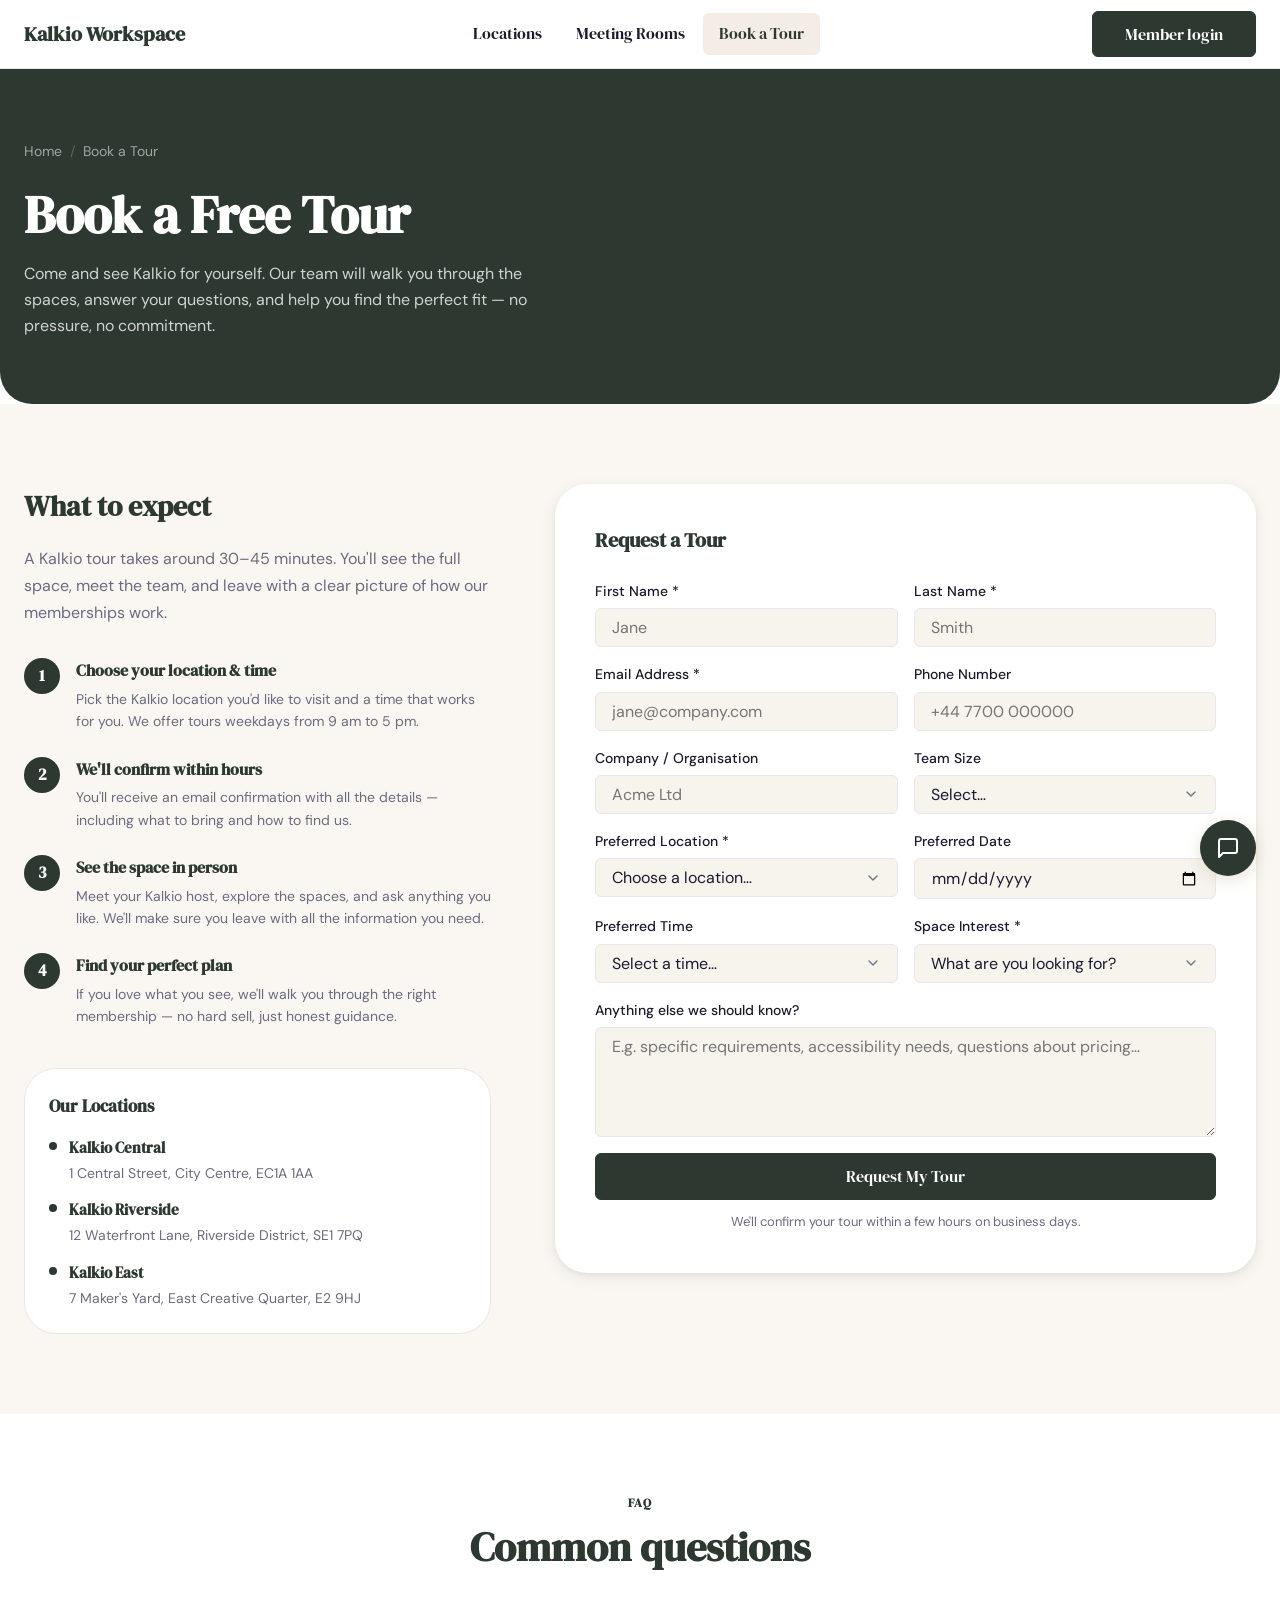
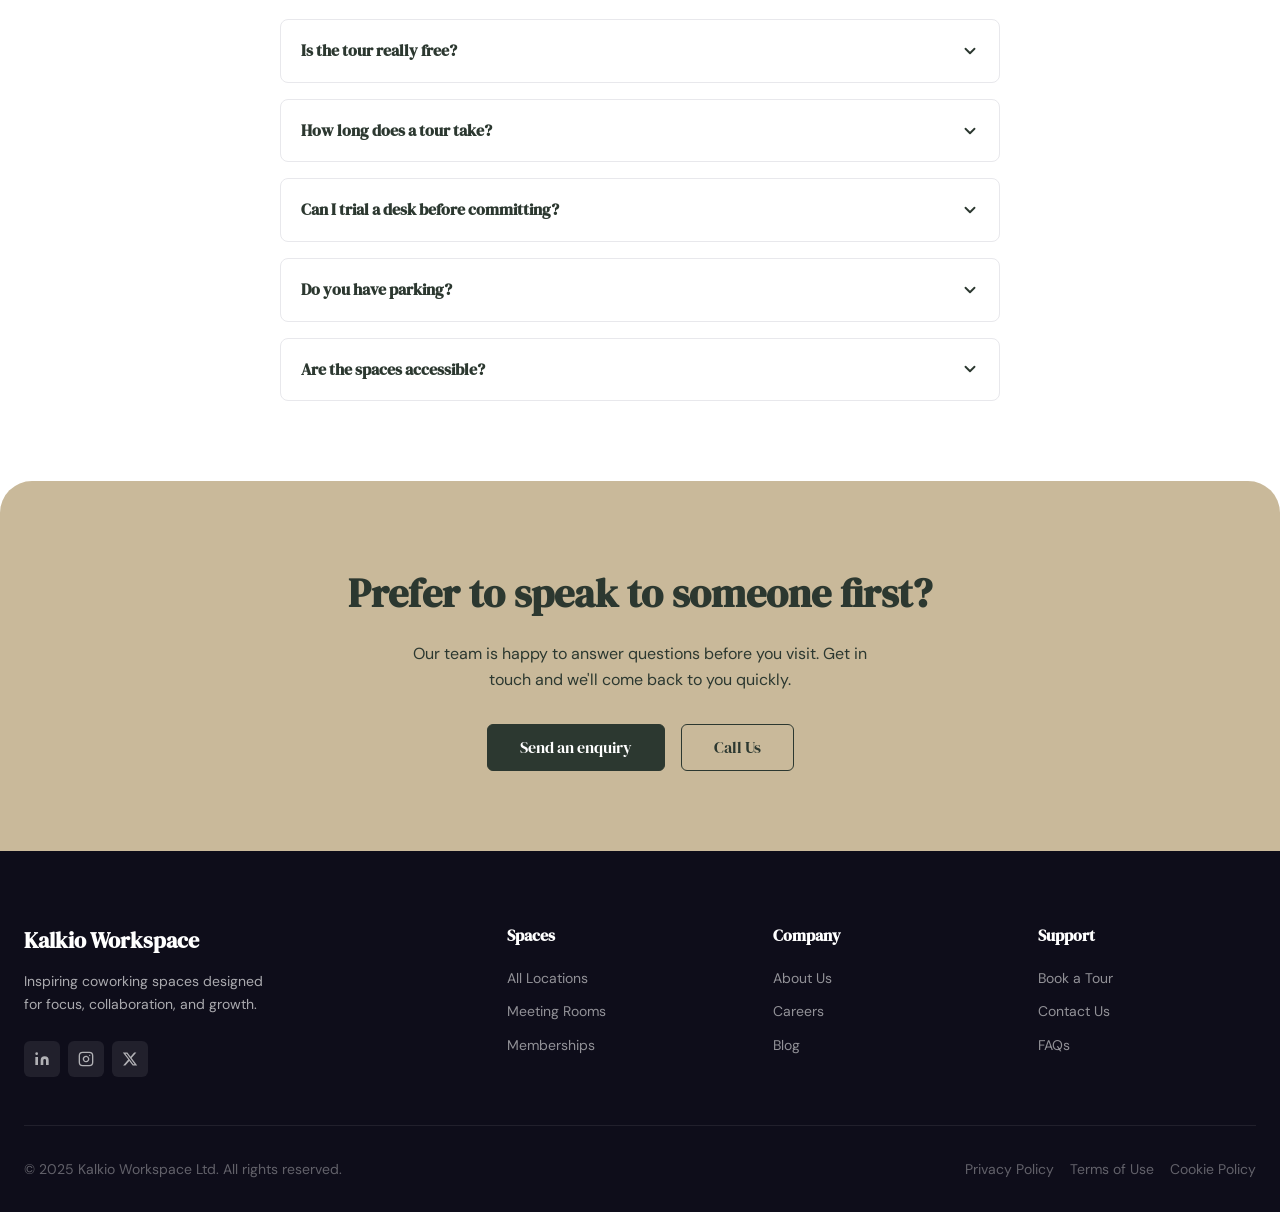
==== commit 64d60df2: "Additional changes to branded website Co-authored-by: Copilot <copilot@github.com>" ====
--- a/book-tour.html
+++ b/book-tour.html
@@ -28,7 +28,6 @@
       <nav class="nav-links" aria-label="Primary navigation">
         <a href="locations.html">Locations</a>
         <a href="meeting-rooms.html">Meeting Rooms</a>
-        <a href="event-spaces.html">Event Spaces</a>
         <a href="book-tour.html" class="active">Book a Tour</a>
       </nav>
 
@@ -44,7 +43,6 @@
     <nav class="nav-mobile" id="mobile-menu" aria-label="Mobile navigation">
       <a href="locations.html">Locations</a>
       <a href="meeting-rooms.html">Meeting Rooms</a>
-      <a href="event-spaces.html">Event Spaces</a>
       <a href="book-tour.html">Book a Tour</a>
       <div class="nav-mobile-actions">
         <a href="#" class="btn btn-secondary">Member Login</a>
@@ -370,7 +368,7 @@
           <ul>
             <li><a href="locations.html">All Locations</a></li>
             <li><a href="meeting-rooms.html">Meeting Rooms</a></li>
-            <li><a href="event-spaces.html">Event Spaces</a></li>
+            <li><a href="memberships.html">Memberships</a></li>
           </ul>
         </nav>
         <nav class="footer-col" aria-label="Company links">
--- a/styles.css
+++ b/styles.css
@@ -769,7 +769,7 @@
 .testimonial-role { font-size: 0.75rem; color: var(--color-text-muted); }
 
 /* =========================================
-   EVENT SPACES TEASER (Homepage)
+   MEMBERSHIPS TEASER (Homepage)
    ========================================= */
 .event-teaser { padding: var(--space-xl) 0; background-color: var(--color-white); }
 
@@ -1026,7 +1026,7 @@
   align-items: center;
   justify-content: center;
   cursor: pointer;
-  box-shadow: 0 4px 16px rgba(255,81,0,0.4);
+  box-shadow: 0 4px 16px rgba(201,185,154,0.4);
   z-index: 9999;
   transition: var(--transition);
   border: none;
@@ -1034,7 +1034,7 @@
 }
 #chat-launcher:hover {
   transform: scale(1.08);
-  box-shadow: 0 6px 24px rgba(255,81,0,0.5);
+  box-shadow: 0 6px 24px rgba(201,185,154,0.5);
 }
 
 #chat-widget {
@@ -1152,7 +1152,7 @@
 }
 
 /* =========================================
-   AMENITIES — meeting rooms / event spaces
+   AMENITIES — meeting rooms / plans
    ========================================= */
 .amenities-section {
   padding: var(--space-xl) 0;
@@ -1231,11 +1231,11 @@
 }
 
 /* =========================================
-   EVENT SPACES GRID — event-spaces.html
-   ========================================= */
-.event-spaces-section { padding: var(--space-xl) 0; background-color: var(--color-white); }
-
-.event-spaces-grid {
+   MEMBERSHIPS GRID — memberships.html
+   ========================================= */
+.plans-section { padding: var(--space-xl) 0; background-color: var(--color-white); }
+
+.plans-grid {
   display: grid;
   grid-template-columns: repeat(3, 1fr);
   gap: 24px;
@@ -1516,7 +1516,7 @@
   .memberships-grid,
   .testimonials-grid,
   .amenities-grid,
-  .event-spaces-grid { grid-template-columns: 1fr; }
+  .plans-grid { grid-template-columns: 1fr; }
 
   /* Locations scroll → vertical stack */
   .locations-row { width: 100%; flex-direction: column; }
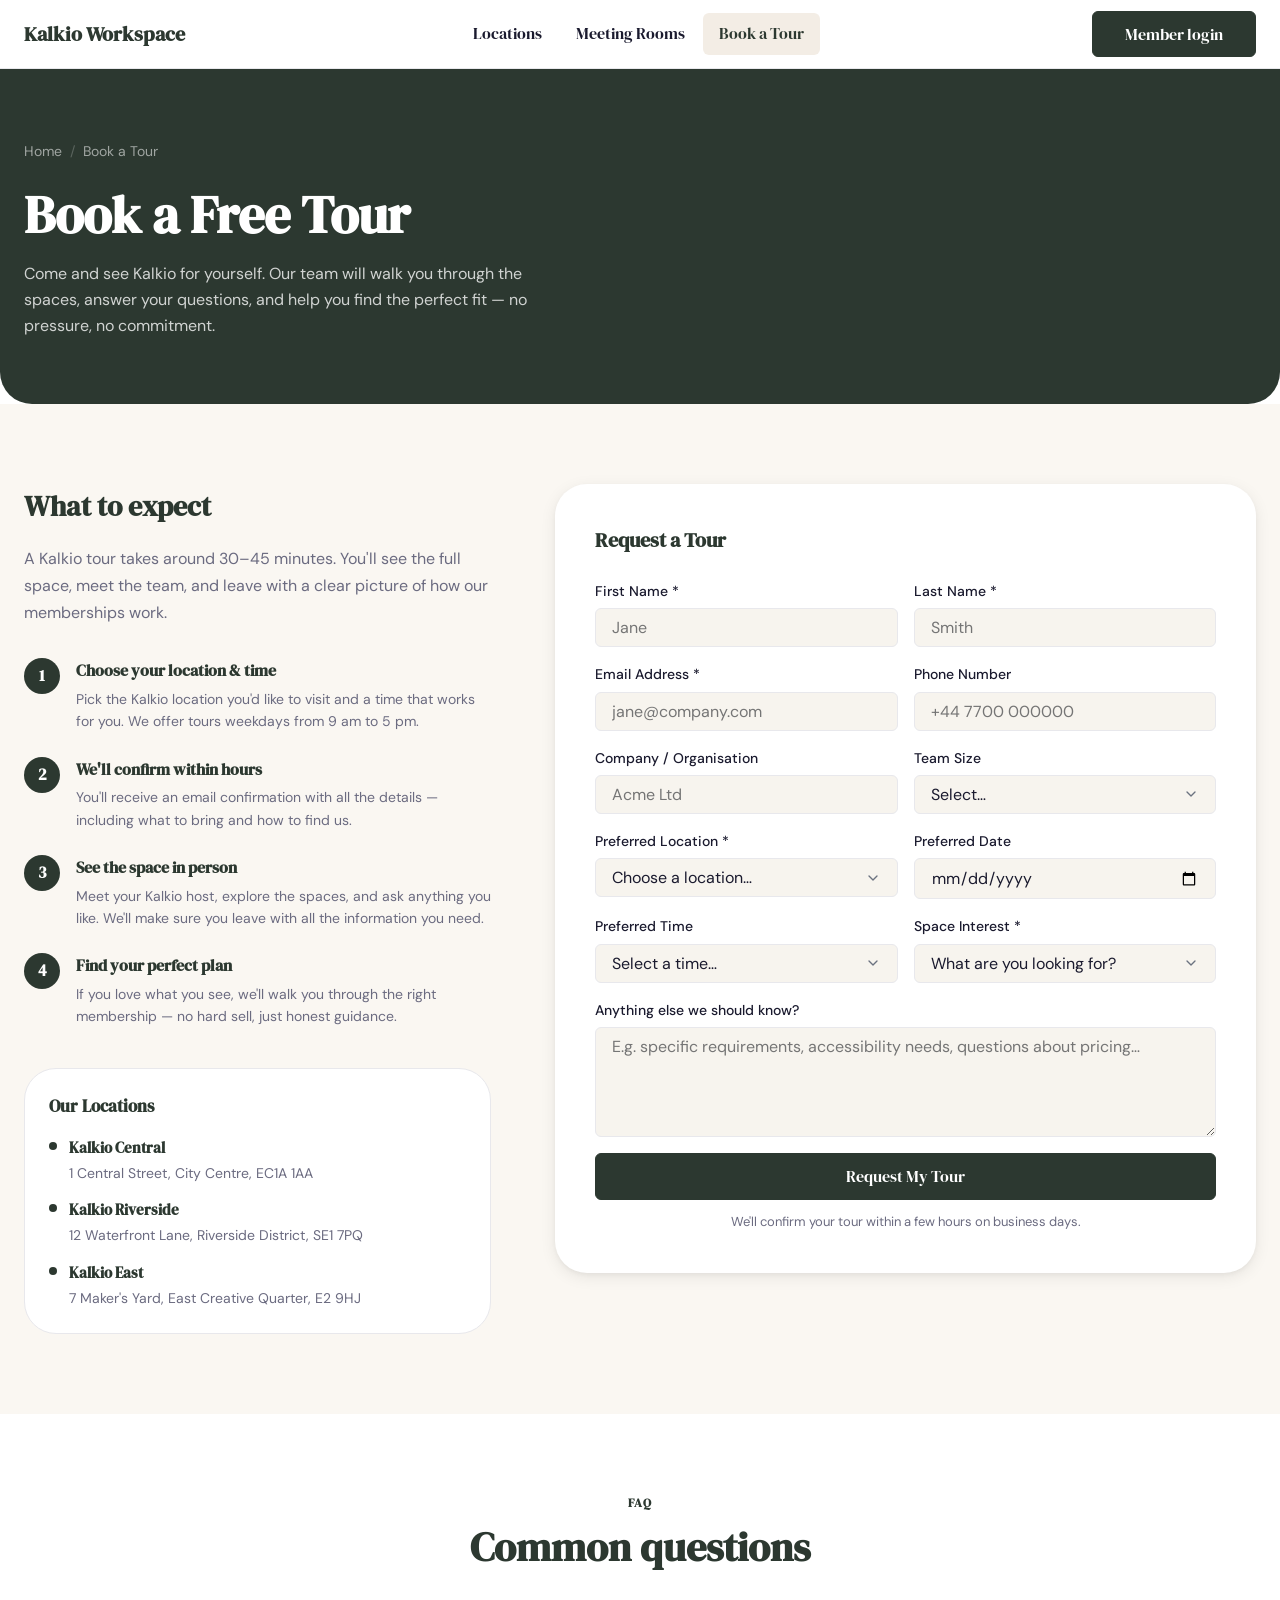
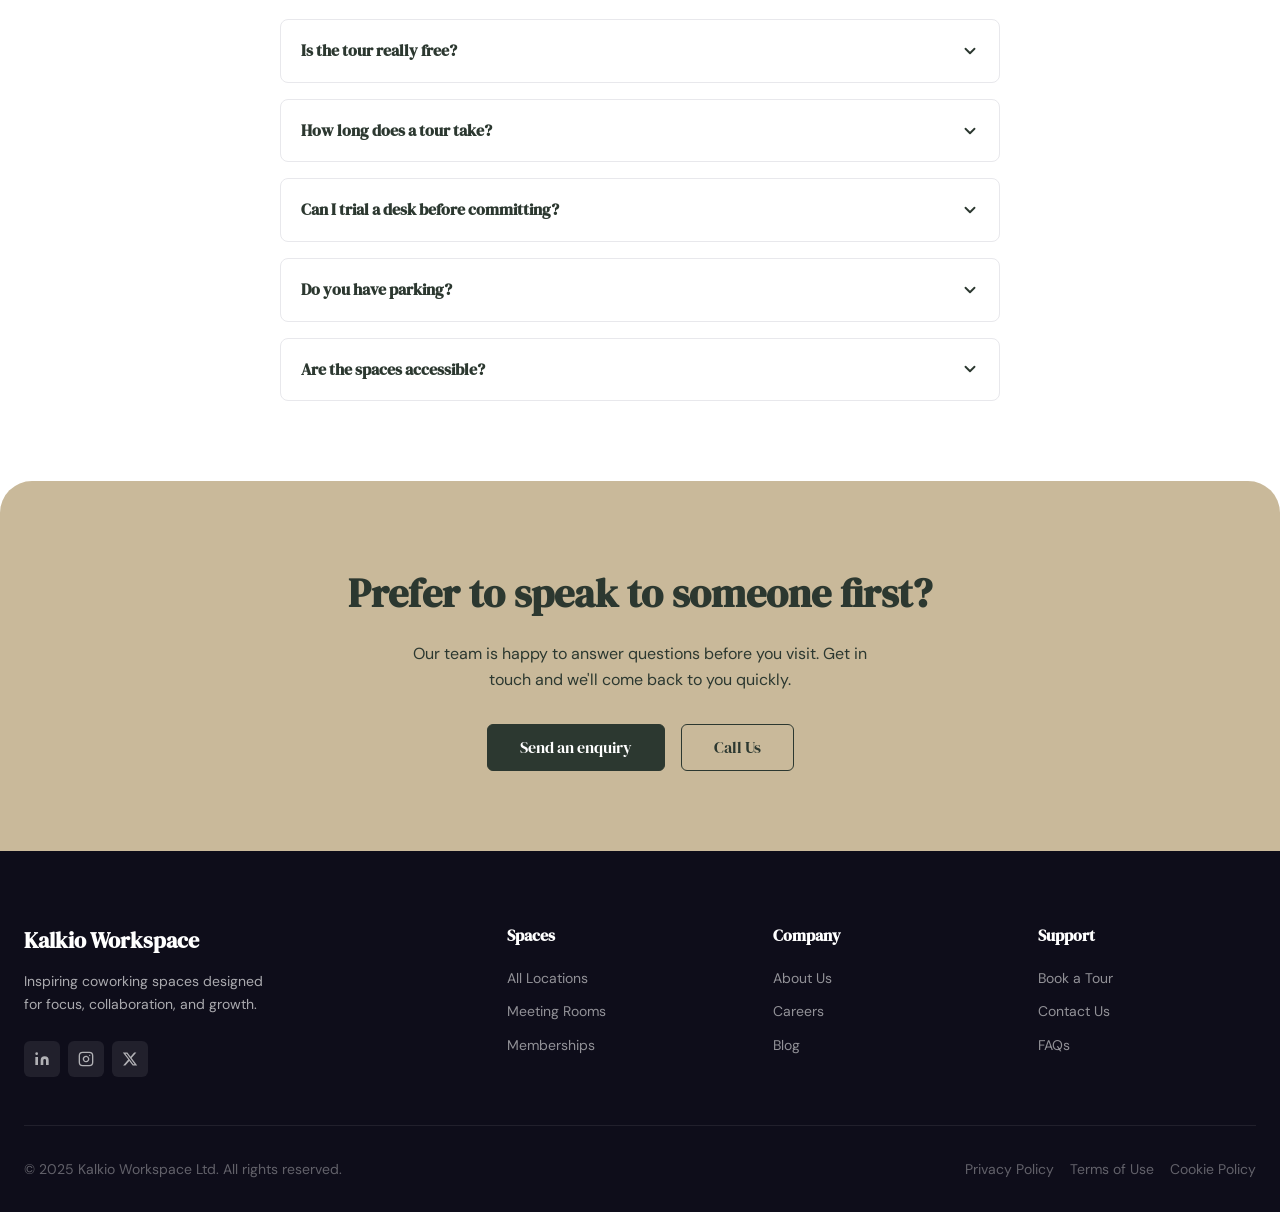
==== commit ea0cbc76: "Added AI chat" ====
--- a/book-tour.html
+++ b/book-tour.html
@@ -399,23 +399,16 @@
     </div>
   </footer>
 
-  <!-- Chatbot -->
-  <button id="chat-launcher" aria-label="Open chat" aria-expanded="false" aria-controls="chat-widget">
-    <svg width="24" height="24" viewBox="0 0 24 24" fill="none" stroke="currentColor" stroke-width="2" stroke-linecap="round" stroke-linejoin="round" aria-hidden="true"><path d="M21 15a2 2 0 0 1-2 2H7l-4 4V5a2 2 0 0 1 2-2h14a2 2 0 0 1 2 2z"/></svg>
-  </button>
-  <div id="chat-widget" role="dialog" aria-label="Kalkio Support Chat" aria-modal="true">
-    <div class="chat-header">
-      <div class="chat-header-info">
-        <span class="chat-header-dot" aria-hidden="true"></span>
-        <span>Kalkio Support</span>
-      </div>
-      <button id="chat-close" aria-label="Close chat">&#x2715;</button>
-    </div>
-    <div class="chat-body">
-      <!-- TODO: Replace with your chatbot embed code -->
-      <p class="chat-placeholder-msg">Chat embed will appear here.<br />Replace this placeholder with your platform's chatbot embed code.</p>
-    </div>
-  </div>
+  <!-- Nexudus AI Chat -->
+  <script
+    src="https://cdn.nexudus.site/widget/nexudus-ai-chat.min.js"
+    data-api-base="https://livasandboxnetwork.spaces.nexudus.com"
+    data-position="right"
+    data-primary-color="#2C3830"
+    data-text-color="#ffffff"
+    data-greeting="Hi! How can I help you today?"
+    data-placeholder="Ask me anything..."
+  ></script>
 
   <!-- Shared JavaScript -->
   <script src="main.js"></script>
--- a/styles.css
+++ b/styles.css
@@ -450,7 +450,7 @@
   border-radius: var(--radius-lg);
   padding: 32px;
   transition: var(--transition);
-  border: 1px solid rgba(255,81,0,0.08);
+  border: 1px solid rgba(44,56,48,0.08);
 }
 .feature-card:hover {
   transform: translateY(-4px);
@@ -460,7 +460,7 @@
 .feature-icon {
   width: 52px;
   height: 52px;
-  background-color: rgba(255,81,0,0.1);
+  background-color: rgba(44,56,48,0.1);
   border-radius: var(--radius-md);
   display: flex;
   align-items: center;
@@ -548,7 +548,7 @@
   font-size: 0.75rem;
   font-weight: 600;
   color: var(--color-white);
-  background-color: rgba(255,81,0,0.9);
+  background-color: rgba(44,56,48,0.9);
   padding: 4px 12px;
   border-radius: var(--radius-full);
 }
@@ -678,7 +678,7 @@
 
 /* Meeting rooms teaser strip */
 .meeting-rooms-teaser {
-  background: linear-gradient(135deg, var(--color-secondary) 0%, var(--color-primary) 100%);
+  background-color: var(--color-primary);
   border-radius: var(--radius-lg);
   padding: 40px;
   display: flex;
@@ -739,7 +739,7 @@
   background-color: var(--color-white);
   border-radius: var(--radius-lg);
   padding: 32px;
-  border: 1px solid rgba(255,81,0,0.08);
+  border: 1px solid rgba(44,56,48,0.08);
   transition: var(--transition);
 }
 .testimonial-card:hover { transform: translateY(-4px); box-shadow: var(--shadow-md); }
@@ -831,9 +831,9 @@
   background-color: var(--color-secondary);
   border-radius: 32px 32px 0 0;
 }
-.contact-section .section-title { color: var(--color-white); }
-.contact-section .section-subtitle { color: rgba(255,255,255,0.7); }
-.contact-section .section-label { color: var(--color-white); }
+.contact-section .section-title { color: var(--color-primary); }
+.contact-section .section-subtitle { color: var(--color-primary); }
+.contact-section .section-label { color: var(--color-primary); }
 
 .contact-grid {
   display: grid;
@@ -852,22 +852,22 @@
 .contact-info-icon {
   width: 42px;
   height: 42px;
-  background-color: rgba(255, 255, 255, 0.15);
+  background-color: rgba(44, 56, 48, 0.1);
   border-radius: var(--radius-sm);
   display: flex;
   align-items: center;
   justify-content: center;
-  color: var(--color-white);
+  color: var(--color-primary);
   flex-shrink: 0;
 }
 .contact-info-text h4 {
   font-family: var(--font-display);
   font-size: 1rem;
   font-weight: 600;
-  color: var(--color-white);
+  color: var(--color-primary);
   margin-bottom: 2px;
 }
-.contact-info-text p { font-size: 0.875rem; color: rgba(255,255,255,0.6); }
+.contact-info-text p { font-size: 0.875rem; color: var(--color-primary); }
 
 /* Form Card */
 .enquiry-form {
@@ -935,13 +935,13 @@
   display: none;
   text-align: center;
   padding: 16px;
-  background-color: rgba(255,81,0,0.07);
+  background-color: rgba(44,56,48,0.07);
   border-radius: var(--radius-md);
   color: var(--color-secondary);
   font-weight: 500;
   font-size: 1rem;
   margin-top: 16px;
-  border: 1px solid rgba(255,81,0,0.15);
+  border: 1px solid rgba(44,56,48,0.15);
 }
 .form-success.visible { display: block; }
 
@@ -1177,7 +1177,7 @@
 .amenity-icon {
   width: 44px;
   height: 44px;
-  background-color: rgba(255,81,0,0.1);
+  background-color: rgba(44,56,48,0.1);
   border-radius: var(--radius-sm);
   display: flex;
   align-items: center;
